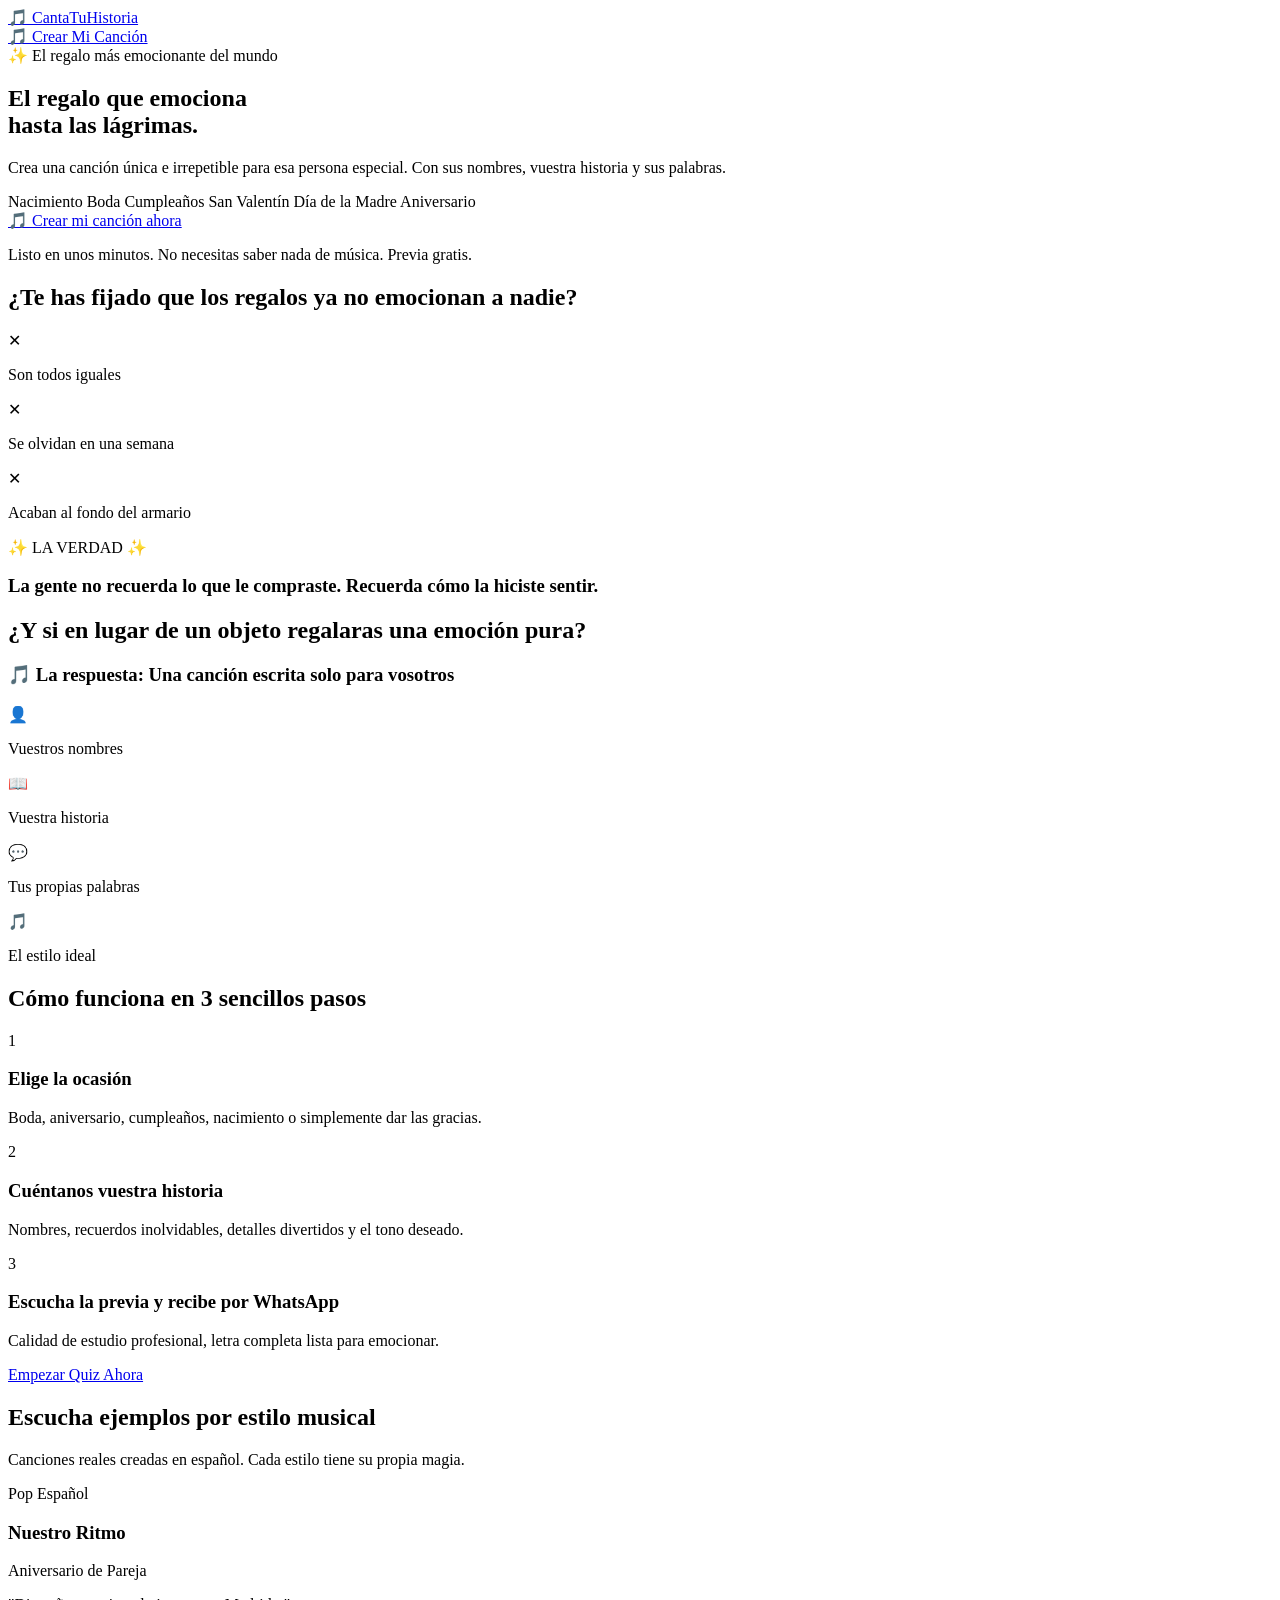
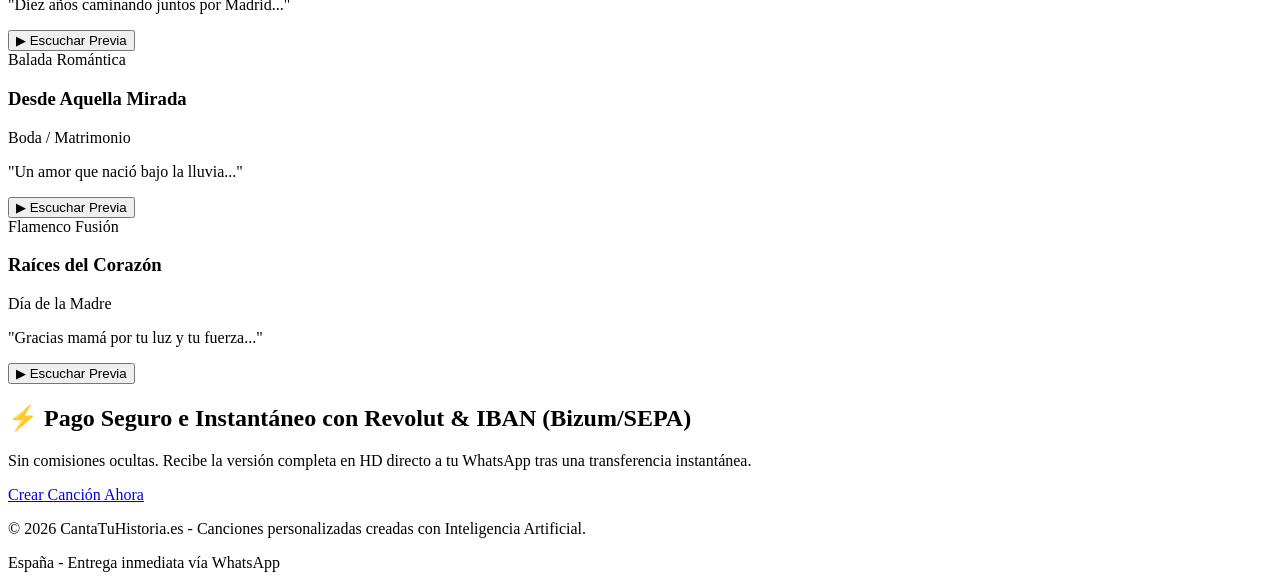
==== index.html @ 50176f84 "Add index.html" ====
<!DOCTYPE html>
<html lang="es">
<head>
  <meta charset="UTF-8">
  <meta name="viewport" content="width=device-width, initial-scale=1.0">
  <title>Canción Personalizada de Regalo | CantaTuHistoria</title>
  <meta name="description" content="Crea una canción personalizada y emocionante de regalo. Previa gratis antes de pagar, lista en 5 minutos y entrega por WhatsApp.">
  <link rel="preconnect" href="https://fonts.googleapis.com">
  <link rel="preconnect" href="https://fonts.gstatic.com" crossorigin>
  <link href="https://fonts.googleapis.com/css2?family=DM+Sans:ital,opsz,wght@0,9..40,400;0,9..40,500;0,9..40,700;1,9..40,400&family=Playfair+Display:wght@600;700;800&family=Poppins:wght@400;500;600;700&display=swap" rel="stylesheet">
  <link rel="stylesheet" href="styles.css">
</head>
<body>

  <!-- Navbar -->
  <nav class="navbar">
    <div class="nav-container">
      <a href="index.html" class="logo">
        <span class="logo-icon">🎵</span>
        <span class="logo-text">CantaTuHistoria</span>
      </a>
      <div class="nav-actions">
        <a href="quiz.html" class="btn btn-primary">
          <span>🎵 Crear Mi Canción</span>
        </a>
      </div>
    </div>
  </nav>

  <!-- Hero Section -->
  <section class="hero-section">
    <div class="hero-bg-glow glow-1"></div>
    <div class="hero-bg-glow glow-2"></div>
    <div class="hero-content">
      <div class="badge">✨ El regalo más emocionante del mundo</div>
      <h1 class="hero-title">
        El regalo que emociona <br>
        <span class="gradient-text">hasta las lágrimas.</span>
      </h1>
      <p class="hero-subtitle">
        Crea una canción única e irrepetible para esa persona especial. Con sus nombres, vuestra historia y sus palabras.
      </p>
      
      <div class="tags-row">
        <span class="tag">Nacimiento</span>
        <span class="tag">Boda</span>
        <span class="tag">Cumpleaños</span>
        <span class="tag">San Valentín</span>
        <span class="tag">Día de la Madre</span>
        <span class="tag">Aniversario</span>
      </div>

      <div class="hero-cta">
        <a href="quiz.html" class="btn btn-hero">
          <span>🎵 Crear mi canción ahora</span>
        </a>
        <p class="hero-subtext">Listo en unos minutos. No necesitas saber nada de música. Previa gratis.</p>
      </div>
    </div>
  </section>

  <!-- Problem Section -->
  <section class="section bg-white text-center">
    <div class="container">
      <h2 class="section-title">¿Te has fijado que los regalos ya no emocionan a nadie?</h2>
      
      <div class="cards-grid grid-3">
        <div class="card card-alert">
          <div class="icon-circle red">✕</div>
          <p>Son todos iguales</p>
        </div>
        <div class="card card-alert">
          <div class="icon-circle red">✕</div>
          <p>Se olvidan en una semana</p>
        </div>
        <div class="card card-alert">
          <div class="icon-circle red">✕</div>
          <p>Acaban al fondo del armario</p>
        </div>
      </div>

      <div class="text-block">
        <p class="highlight-text">✨ LA VERDAD ✨</p>
        <h3 class="serif-title">La gente no recuerda lo que le compraste. Recuerda cómo la hiciste sentir.</h3>
      </div>
    </div>
  </section>

  <!-- Solution Section -->
  <section class="section bg-gradient-soft text-center">
    <div class="container">
      <h2 class="section-title">¿Y si en lugar de un objeto regalaras una <span class="gradient-text">emoción pura?</span></h2>
      
      <div class="hero-card">
        <h3>🎵 La respuesta: Una canción escrita solo para vosotros</h3>
        <div class="cards-grid grid-4">
          <div class="feature-item">
            <span class="emoji">👤</span>
            <p>Vuestros nombres</p>
          </div>
          <div class="feature-item">
            <span class="emoji">📖</span>
            <p>Vuestra historia</p>
          </div>
          <div class="feature-item">
            <span class="emoji">💬</span>
            <p>Tus propias palabras</p>
          </div>
          <div class="feature-item">
            <span class="emoji">🎵</span>
            <p>El estilo ideal</p>
          </div>
        </div>
      </div>
    </div>
  </section>

  <!-- How It Works Section -->
  <section class="section bg-white text-center">
    <div class="container">
      <h2 class="section-title">Cómo funciona en 3 sencillos pasos</h2>
      
      <div class="steps-list">
        <div class="step-card">
          <div class="step-number">1</div>
          <div class="step-text">
            <h3>Elige la ocasión</h3>
            <p>Boda, aniversario, cumpleaños, nacimiento o simplemente dar las gracias.</p>
          </div>
        </div>

        <div class="step-card">
          <div class="step-number">2</div>
          <div class="step-text">
            <h3>Cuéntanos vuestra historia</h3>
            <p>Nombres, recuerdos inolvidables, detalles divertidos y el tono deseado.</p>
          </div>
        </div>

        <div class="step-card">
          <div class="step-number">3</div>
          <div class="step-text">
            <h3>Escucha la previa y recibe por WhatsApp</h3>
            <p>Calidad de estudio profesional, letra completa lista para emocionar.</p>
          </div>
        </div>
      </div>

      <div class="cta-wrapper">
        <a href="quiz.html" class="btn btn-hero">Empezar Quiz Ahora</a>
      </div>
    </div>
  </section>

  <!-- Audio Player Samples Section -->
  <section class="section bg-dark text-white">
    <div class="container text-center">
      <h2 class="section-title text-white">Escucha ejemplos por estilo musical</h2>
      <p class="section-subtitle">Canciones reales creadas en español. Cada estilo tiene su propia magia.</p>

      <div class="cards-grid grid-3">
        <div class="card card-dark">
          <span class="genre-badge pop">Pop Español</span>
          <h3>Nuestro Ritmo</h3>
          <p class="genre-sub">Aniversario de Pareja</p>
          <p class="genre-desc">"Diez años caminando juntos por Madrid..."</p>
          <button class="btn-play" onclick="playDemo(this, 'pop')">▶ Escuchar Previa</button>
        </div>

        <div class="card card-dark">
          <span class="genre-badge balada">Balada Romántica</span>
          <h3>Desde Aquella Mirada</h3>
          <p class="genre-sub">Boda / Matrimonio</p>
          <p class="genre-desc">"Un amor que nació bajo la lluvia..."</p>
          <button class="btn-play" onclick="playDemo(this, 'balada')">▶ Escuchar Previa</button>
        </div>

        <div class="card card-dark">
          <span class="genre-badge flamenco">Flamenco Fusión</span>
          <h3>Raíces del Corazón</h3>
          <p class="genre-sub">Día de la Madre</p>
          <p class="genre-desc">"Gracias mamá por tu luz y tu fuerza..."</p>
          <button class="btn-play" onclick="playDemo(this, 'flamenco')">▶ Escuchar Previa</button>
        </div>
      </div>
    </div>
  </section>

  <!-- Revolut Payment Advantage Banner -->
  <section class="section bg-gradient-revolut text-white text-center">
    <div class="container">
      <h2>⚡ Pago Seguro e Instantáneo con Revolut & IBAN (Bizum/SEPA)</h2>
      <p>Sin comisiones ocultas. Recibe la versión completa en HD directo a tu WhatsApp tras una transferencia instantánea.</p>
      <a href="quiz.html" class="btn btn-light">Crear Canción Ahora</a>
    </div>
  </section>

  <!-- Footer -->
  <footer class="footer">
    <div class="container text-center">
      <p>© 2026 CantaTuHistoria.es - Canciones personalizadas creadas con Inteligencia Artificial.</p>
      <p class="footer-sub">España - Entrega inmediata vía WhatsApp</p>
    </div>
  </footer>

  <script src="script.js"></script>
</body>
</html>
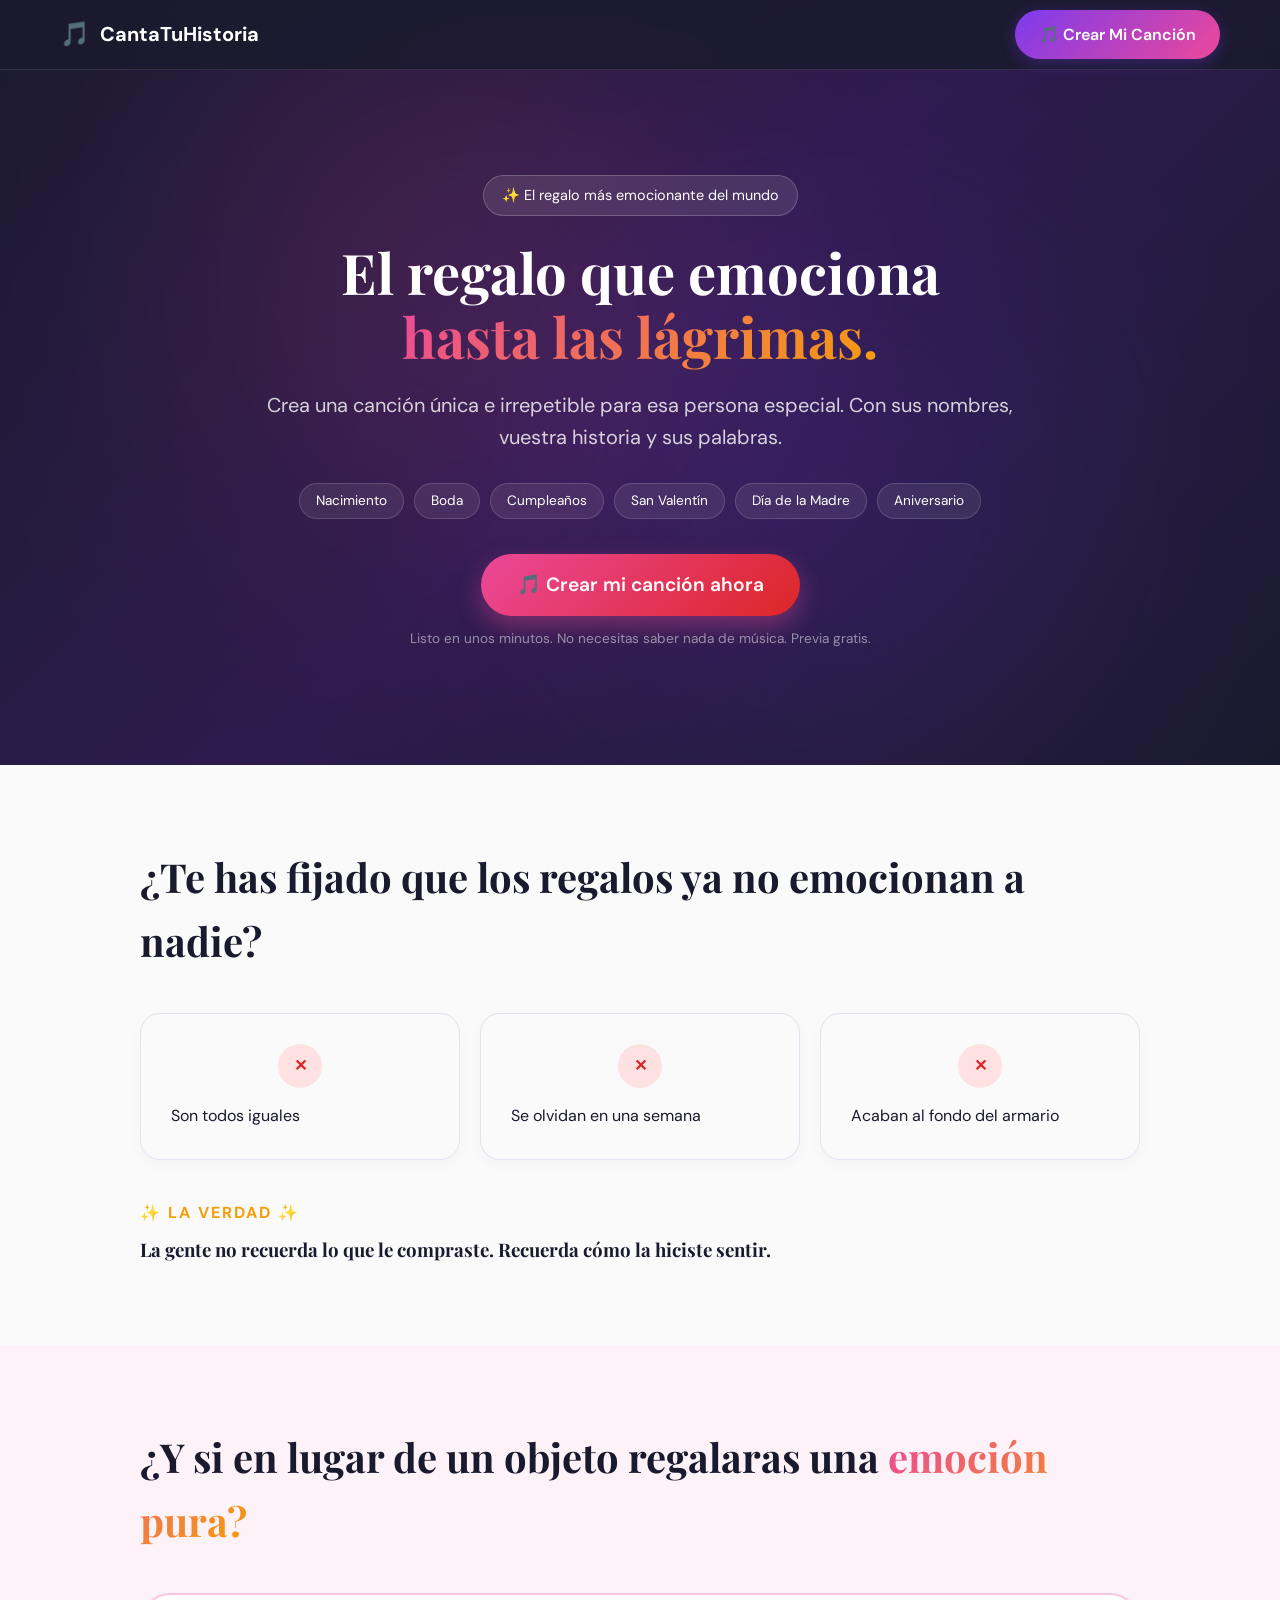
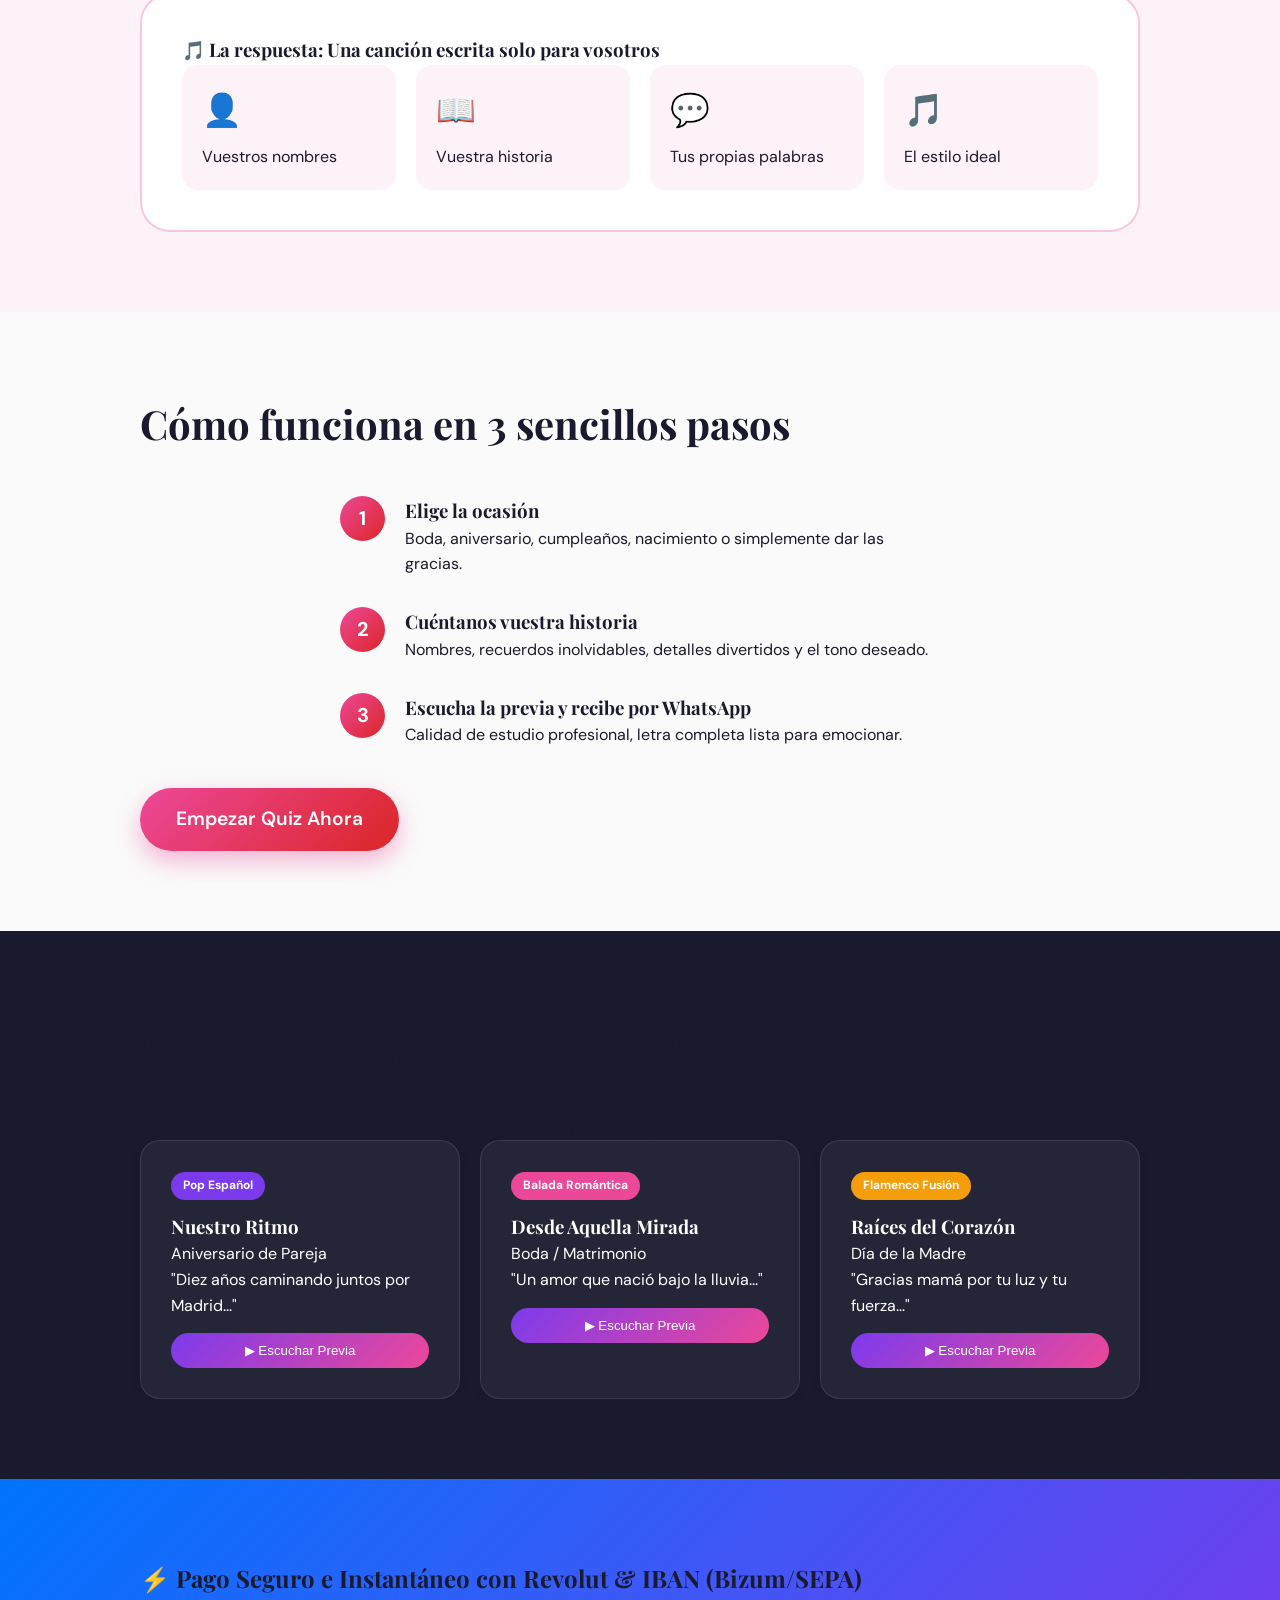
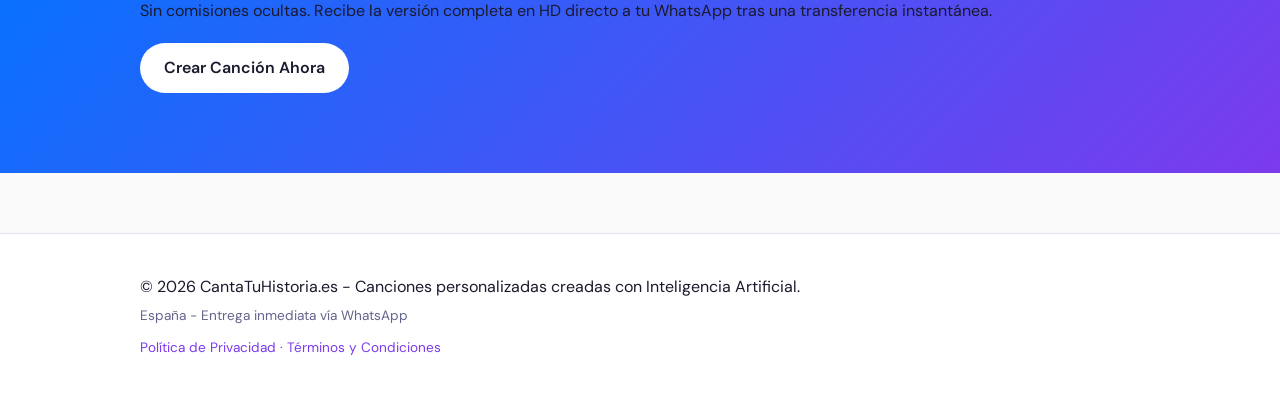
==== commit 4633557d: "Update index.html" ====
--- a/index.html
+++ b/index.html
@@ -200,6 +200,10 @@
     <div class="container text-center">
       <p>© 2026 CantaTuHistoria.es - Canciones personalizadas creadas con Inteligencia Artificial.</p>
       <p class="footer-sub">España - Entrega inmediata vía WhatsApp</p>
+      <p class="footer-sub" style="margin-top: 10px;">
+        <a href="privacidad.html" style="color: #7C3AED; text-decoration: none;">Política de Privacidad</a> · 
+        <a href="terminos.html" style="color: #7C3AED; text-decoration: none;">Términos y Condiciones</a>
+      </p>
     </div>
   </footer>
 
--- a/styles.css
+++ b/styles.css
@@ -0,0 +1,730 @@
+:root {
+  --primary-purple: #7C3AED;
+  --primary-pink: #EC4899;
+  --dark-bg: #1A1A2E;
+  --dark-card: #2D1B4E;
+  --light-bg: #FAFAFA;
+  --text-dark: #1A1A2E;
+  --text-muted: #64648C;
+  --white: #FFFFFF;
+  --success-green: #10B981;
+  --revolut-blue: #0075FF;
+  --font-serif: 'Playfair Display', serif;
+  --font-sans: 'DM Sans', 'Poppins', sans-serif;
+}
+
+* {
+  box-sizing: border-box;
+  margin: 0;
+  padding: 0;
+}
+
+body {
+  font-family: var(--font-sans);
+  background-color: var(--light-bg);
+  color: var(--text-dark);
+  line-height: 1.6;
+}
+
+/* Typography */
+h1, h2, h3, .serif-title {
+  font-family: var(--font-serif);
+}
+
+.gradient-text {
+  background: linear-gradient(135deg, var(--primary-pink), #F59E0B);
+  -webkit-background-clip: text;
+  -webkit-text-fill-color: transparent;
+}
+
+/* Navbar */
+.navbar {
+  position: fixed;
+  top: 0;
+  left: 0;
+  right: 0;
+  height: 70px;
+  background: rgba(26, 26, 46, 0.85);
+  backdrop-filter: blur(12px);
+  z-index: 100;
+  border-bottom: 1px solid rgba(255, 255, 255, 0.1);
+}
+
+.nav-container {
+  max-width: 1200px;
+  margin: 0 auto;
+  padding: 0 20px;
+  height: 100%;
+  display: flex;
+  align-items: center;
+  justify-content: space-between;
+}
+
+.logo {
+  display: flex;
+  align-items: center;
+  gap: 10px;
+  text-decoration: none;
+  font-weight: 700;
+  font-size: 1.25rem;
+  color: var(--white);
+}
+
+.logo-icon {
+  font-size: 1.5rem;
+}
+
+.btn {
+  display: inline-flex;
+  align-items: center;
+  justify-content: center;
+  gap: 8px;
+  padding: 12px 24px;
+  border-radius: 50px;
+  font-weight: 600;
+  text-decoration: none;
+  transition: all 0.3s ease;
+  border: none;
+  cursor: pointer;
+}
+
+.btn-primary {
+  background: linear-gradient(135deg, var(--primary-purple), var(--primary-pink));
+  color: var(--white);
+  box-shadow: 0 4px 15px rgba(124, 58, 237, 0.3);
+}
+
+.btn-primary:hover {
+  transform: translateY(-2px);
+  box-shadow: 0 6px 20px rgba(236, 72, 153, 0.4);
+}
+
+.btn-hero {
+  background: linear-gradient(135deg, var(--primary-pink), #DC2626);
+  color: var(--white);
+  font-size: 1.2rem;
+  padding: 16px 36px;
+  box-shadow: 0 10px 25px rgba(236, 72, 153, 0.4);
+}
+
+.btn-hero:hover {
+  transform: scale(1.05);
+}
+
+.btn-whatsapp {
+  background: #25D366;
+  color: var(--white);
+  font-size: 1.1rem;
+  padding: 16px;
+  border-radius: 16px;
+}
+
+.btn-whatsapp:hover {
+  background: #1EBE5D;
+}
+
+.full-w {
+  width: 100%;
+}
+
+/* Hero Section */
+.hero-section {
+  position: relative;
+  min-height: 85vh;
+  background: linear-gradient(135deg, var(--dark-bg) 0%, var(--dark-card) 50%, var(--dark-bg) 100%);
+  display: flex;
+  align-items: center;
+  justify-content: center;
+  text-align: center;
+  padding: 120px 20px 60px;
+  overflow: hidden;
+  color: var(--white);
+}
+
+.hero-bg-glow {
+  position: absolute;
+  width: 400px;
+  height: 400px;
+  border-radius: 50%;
+  filter: blur(140px);
+  opacity: 0.25;
+}
+
+.glow-1 { top: 10%; left: 20%; background: var(--primary-pink); }
+.glow-2 { bottom: 10%; right: 20%; background: var(--primary-purple); }
+
+.hero-content {
+  max-width: 800px;
+  z-index: 10;
+}
+
+.badge {
+  display: inline-block;
+  padding: 8px 18px;
+  background: rgba(255, 255, 255, 0.1);
+  border: 1px solid rgba(255, 255, 255, 0.2);
+  border-radius: 50px;
+  font-size: 0.9rem;
+  margin-bottom: 24px;
+}
+
+.hero-title {
+  font-size: 3.5rem;
+  line-height: 1.15;
+  margin-bottom: 20px;
+}
+
+.hero-subtitle {
+  font-size: 1.25rem;
+  color: rgba(255, 255, 255, 0.8);
+  margin-bottom: 30px;
+}
+
+.tags-row {
+  display: flex;
+  flex-wrap: wrap;
+  justify-content: center;
+  gap: 10px;
+  margin-bottom: 35px;
+}
+
+.tag {
+  background: rgba(255, 255, 255, 0.08);
+  border: 1px solid rgba(255, 255, 255, 0.15);
+  padding: 6px 16px;
+  border-radius: 50px;
+  font-size: 0.85rem;
+}
+
+.hero-subtext {
+  font-size: 0.85rem;
+  color: rgba(255, 255, 255, 0.5);
+  margin-top: 12px;
+}
+
+/* Sections & Cards */
+.section {
+  padding: 80px 20px;
+}
+
+.container {
+  max-width: 1000px;
+  margin: 0 auto;
+}
+
+.section-title {
+  font-size: 2.5rem;
+  margin-bottom: 40px;
+}
+
+.cards-grid {
+  display: grid;
+  gap: 20px;
+}
+
+.grid-3 { grid-template-columns: repeat(auto-fit, minmax(280px, 1fr)); }
+.grid-4 { grid-template-columns: repeat(auto-fit, minmax(200px, 1fr)); }
+.grid-2 { grid-template-columns: repeat(auto-fit, minmax(320px, 1fr)); }
+
+.card {
+  background: var(--white);
+  padding: 30px;
+  border-radius: 20px;
+  border: 1px solid #E5E0F0;
+  box-shadow: 0 4px 15px rgba(0, 0, 0, 0.03);
+}
+
+.card-alert {
+  background: #FAFAFA;
+}
+
+.icon-circle {
+  width: 44px;
+  height: 44px;
+  border-radius: 50%;
+  display: flex;
+  align-items: center;
+  justify-content: center;
+  margin: 0 auto 15px;
+  font-weight: bold;
+}
+
+.icon-circle.red {
+  background: #FEE2E2;
+  color: #DC2626;
+}
+
+.text-block {
+  margin-top: 40px;
+}
+
+.highlight-text {
+  color: #F59E0B;
+  font-weight: 700;
+  letter-spacing: 2px;
+  margin-bottom: 10px;
+}
+
+.bg-gradient-soft {
+  background: #FDF2F8;
+}
+
+.hero-card {
+  background: var(--white);
+  border: 2px solid rgba(236, 72, 153, 0.3);
+  padding: 40px;
+  border-radius: 30px;
+}
+
+.feature-item {
+  background: #FDF2F8;
+  padding: 20px;
+  border-radius: 16px;
+}
+
+.feature-item .emoji {
+  font-size: 2rem;
+  display: block;
+  margin-bottom: 8px;
+}
+
+/* Steps List */
+.steps-list {
+  max-width: 600px;
+  margin: 0 auto 40px;
+  text-align: left;
+}
+
+.step-card {
+  display: flex;
+  align-items: flex-start;
+  gap: 20px;
+  margin-bottom: 30px;
+}
+
+.step-number {
+  width: 45px;
+  height: 45px;
+  background: linear-gradient(135deg, var(--primary-pink), #DC2626);
+  color: var(--white);
+  font-weight: bold;
+  font-size: 1.25rem;
+  border-radius: 50%;
+  display: flex;
+  align-items: center;
+  justify-content: center;
+  flex-shrink: 0;
+}
+
+/* Dark Audio Samples */
+.bg-dark {
+  background: var(--dark-bg);
+}
+
+.card-dark {
+  background: rgba(255, 255, 255, 0.05);
+  border: 1px solid rgba(255, 255, 255, 0.1);
+  color: var(--white);
+  text-align: left;
+}
+
+.genre-badge {
+  display: inline-block;
+  padding: 4px 12px;
+  border-radius: 50px;
+  font-size: 0.75rem;
+  font-weight: bold;
+  margin-bottom: 12px;
+
+}
+
+.pop { background: var(--primary-purple); }
+.balada { background: var(--primary-pink); }
+.flamenco { background: #F59E0B; }
+
+.btn-play {
+  background: linear-gradient(135deg, var(--primary-purple), var(--primary-pink));
+  color: var(--white);
+  border: none;
+  padding: 10px 20px;
+  border-radius: 50px;
+  cursor: pointer;
+  margin-top: 15px;
+  width: 100%;
+}
+
+.bg-gradient-revolut {
+  background: linear-gradient(135deg, #0075FF 0%, #7C3AED 100%);
+}
+
+.btn-light {
+  background: var(--white);
+  color: var(--dark-bg);
+  margin-top: 20px;
+}
+
+/* Quiz Styles */
+.bg-quiz {
+  background-color: #FAFAFA;
+}
+
+.quiz-header {
+  position: fixed;
+  top: 0;
+  left: 0;
+  right: 0;
+  height: 70px;
+  background: var(--white);
+  border-bottom: 1px solid #E5E0F0;
+  display: flex;
+  align-items: center;
+  justify-content: space-between;
+  padding: 0 20px;
+  z-index: 100;
+}
+
+.logo-sm {
+  font-weight: bold;
+  text-decoration: none;
+  color: var(--text-dark);
+}
+
+.progress-container {
+  flex: 1;
+  max-width: 400px;
+  height: 8px;
+  background: #E5E0F0;
+  border-radius: 10px;
+  margin: 0 20px;
+  overflow: hidden;
+}
+
+.progress-bar {
+  height: 100%;
+  width: 11%;
+  background: linear-gradient(135deg, var(--primary-purple), var(--primary-pink));
+  transition: width 0.4s ease;
+}
+
+.quiz-main {
+  padding: 110px 20px 60px;
+  display: flex;
+  justify-content: center;
+}
+
+.quiz-card {
+  background: var(--white);
+  max-width: 680px;
+  width: 100%;
+  padding: 40px;
+  border-radius: 24px;
+  border: 1px solid #E5E0F0;
+  box-shadow: 0 10px 30px rgba(0, 0, 0, 0.04);
+}
+
+.step-pane {
+  display: none;
+  text-align: center;
+}
+
+.step-pane.active {
+  display: block;
+}
+
+.step-pane h2 {
+  font-size: 1.75rem;
+  margin-bottom: 8px;
+}
+
+.subtitle {
+  color: var(--text-muted);
+  font-size: 0.95rem;
+  margin-bottom: 30px;
+}
+
+.options-grid {
+  display: grid;
+  gap: 12px;
+  margin-bottom: 25px;
+}
+
+.opt-btn {
+  background: var(--white);
+  border: 1px solid #E5E0F0;
+  padding: 16px;
+  border-radius: 16px;
+  font-size: 1rem;
+  font-weight: 500;
+  cursor: pointer;
+  display: flex;
+  align-items: center;
+  gap: 10px;
+  transition: all 0.2s ease;
+}
+
+.opt-btn:hover {
+  border-color: var(--primary-purple);
+  background: #FDF2F8;
+}
+
+.form-group {
+  text-align: left;
+  margin-bottom: 25px;
+}
+
+.form-group label {
+  display: block;
+  font-weight: 600;
+  margin-bottom: 8px;
+}
+
+.input-field, .textarea-field {
+  width: 100%;
+  padding: 14px 18px;
+  border: 1px solid #E5E0F0;
+  border-radius: 14px;
+  font-size: 1rem;
+  outline: none;
+  font-family: inherit;
+}
+
+.input-field:focus, .textarea-field:focus {
+  border-color: var(--primary-purple);
+}
+
+/* Generation Loader & Result */
+.spinner {
+  width: 50px;
+  height: 50px;
+  border: 4px solid #E5E0F0;
+  border-top-color: var(--primary-pink);
+  border-radius: 50%;
+  animation: spin 1s linear infinite;
+  margin: 20px auto;
+}
+
+@keyframes spin {
+  to { transform: rotate(360deg); }
+}
+
+.hidden { display: none; }
+
+.badge-success {
+  background: #DCFCE7;
+  color: #16A34A;
+  padding: 8px 16px;
+  border-radius: 50px;
+  display: inline-block;
+  font-weight: bold;
+  margin-bottom: 15px;
+}
+
+.audio-player-box {
+  background: #FDF2F8;
+  padding: 20px;
+  border-radius: 20px;
+  margin: 25px 0;
+}
+
+.waveform-visualizer {
+  display: flex;
+  align-items: center;
+  justify-content: center;
+  gap: 4px;
+  height: 30px;
+  margin-bottom: 15px;
+}
+
+.waveform-visualizer span {
+  width: 4px;
+  height: 100%;
+  background: var(--primary-pink);
+  border-radius: 4px;
+  animation: wave 1.2s ease-in-out infinite alternate;
+}
+
+@keyframes wave {
+  0% { height: 20%; }
+  100% { height: 100%; }
+}
+
+.btn-play-big {
+  background: linear-gradient(135deg, var(--primary-purple), var(--primary-pink));
+  color: var(--white);
+  border: none;
+  padding: 14px 28px;
+  border-radius: 50px;
+  font-weight: bold;
+  cursor: pointer;
+}
+
+.lyrics-box {
+  background: #FAFAFA;
+  border: 1px solid #E5E0F0;
+  padding: 20px;
+  border-radius: 16px;
+  text-align: left;
+  margin-bottom: 30px;
+  max-height: 250px;
+  overflow-y: auto;
+}
+
+.lyrics-box pre {
+  font-family: inherit;
+  white-space: pre-wrap;
+  color: var(--text-dark);
+}
+
+/* Checkout Page */
+.bg-checkout { background-color: #FAFAFA; }
+
+.checkout-header {
+  height: 70px;
+  background: var(--white);
+  border-bottom: 1px solid #E5E0F0;
+  display: flex;
+  align-items: center;
+  justify-content: space-between;
+  padding: 0 30px;
+}
+
+.secure-badge {
+  color: var(--success-green);
+  font-weight: 600;
+  font-size: 0.9rem;
+}
+
+.checkout-main {
+  max-width: 1000px;
+  margin: 40px auto;
+  padding: 0 20px;
+}
+
+.checkout-grid {
+  display: grid;
+  grid-template-columns: 1fr 1.5fr;
+  gap: 30px;
+}
+
+@media (max-width: 768px) {
+  .checkout-grid { grid-template-columns: 1fr; }
+  .hero-title { font-size: 2.2rem; }
+}
+
+.summary-card, .payment-card {
+  background: var(--white);
+  padding: 30px;
+  border-radius: 24px;
+  border: 1px solid #E5E0F0;
+}
+
+.summary-item {
+  display: flex;
+  justify-content: space-between;
+  margin-bottom: 12px;
+  font-size: 0.95rem;
+}
+
+.divider {
+  border: 0;
+  border-top: 1px solid #E5E0F0;
+  margin: 20px 0;
+}
+
+.summary-total {
+  display: flex;
+  justify-content: space-between;
+  font-weight: bold;
+  font-size: 1.2rem;
+}
+
+.total-price {
+  color: var(--primary-pink);
+}
+
+.payment-subtitle {
+  color: var(--text-muted);
+  font-size: 0.9rem;
+  margin-bottom: 25px;
+}
+
+.iban-box, .revtag-box {
+  background: #F4F8FF;
+  border: 1.5px solid #0075FF;
+  padding: 20px;
+  border-radius: 16px;
+  margin-bottom: 20px;
+}
+
+.iban-header, .revtag-header {
+  display: flex;
+  align-items: center;
+  gap: 12px;
+  margin-bottom: 15px;
+}
+
+.iban-icon, .revtag-icon { font-size: 1.5rem; }
+
+.iban-field {
+  margin-bottom: 12px;
+}
+
+.iban-field label {
+  display: block;
+  font-size: 0.85rem;
+  font-weight: 600;
+  margin-bottom: 4px;
+}
+
+.copy-input {
+  display: flex;
+  gap: 8px;
+}
+
+.copy-input input, .input-readonly {
+  flex: 1;
+  padding: 10px 14px;
+  border: 1px solid #CBD5E1;
+  border-radius: 10px;
+  background: var(--white);
+  font-weight: bold;
+}
+
+.copy-input button {
+  background: #0075FF;
+  color: var(--white);
+  border: none;
+  padding: 0 16px;
+  border-radius: 10px;
+  font-weight: bold;
+  cursor: pointer;
+}
+
+.proof-action {
+  margin-top: 25px;
+  text-align: center;
+}
+
+.proof-action h3 {
+  font-size: 1.1rem;
+  margin-bottom: 6px;
+}
+
+.proof-action p {
+  font-size: 0.85rem;
+  color: var(--text-muted);
+  margin-bottom: 15px;
+}
+
+.footer {
+  padding: 40px 20px;
+  background: var(--white);
+  border-top: 1px solid #E5E0F0;
+  margin-top: 60px;
+}
+
+.footer-sub {
+  font-size: 0.85rem;
+  color: var(--text-muted);
+  margin-top: 6px;
+}
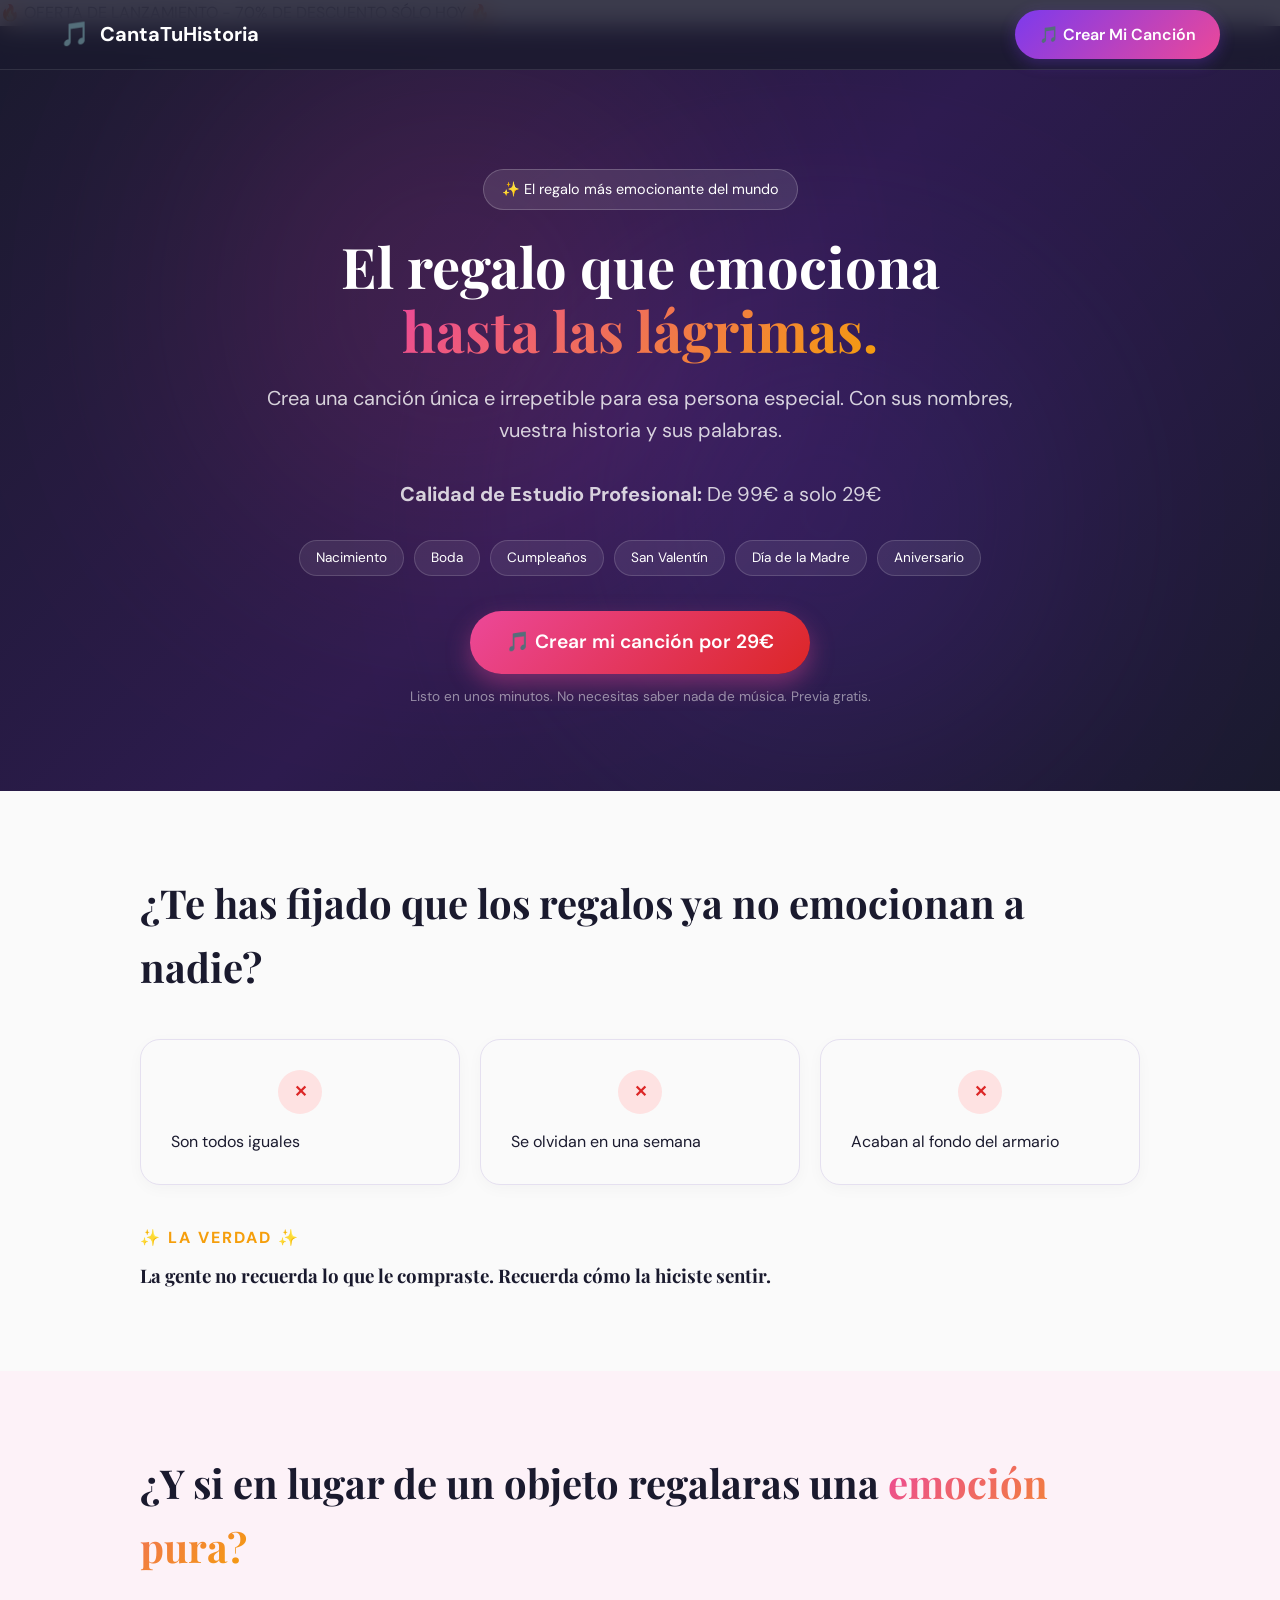
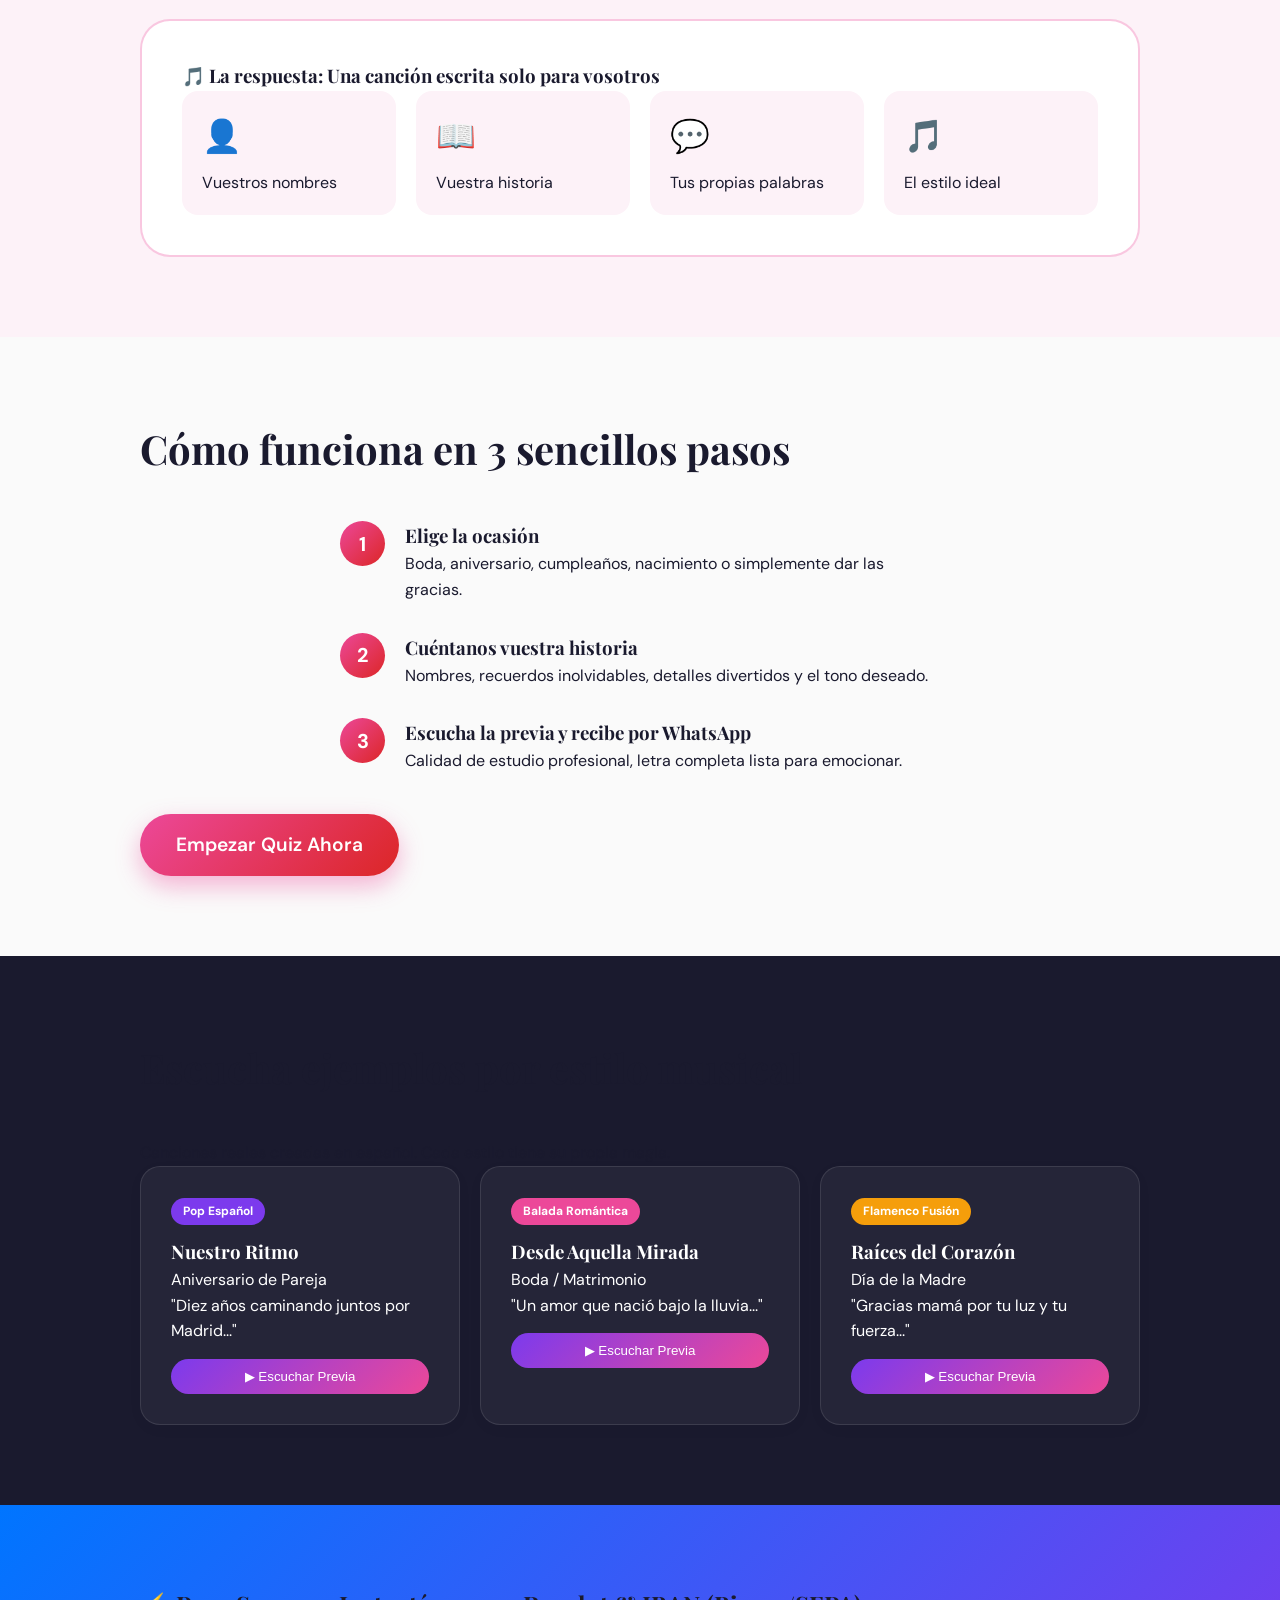
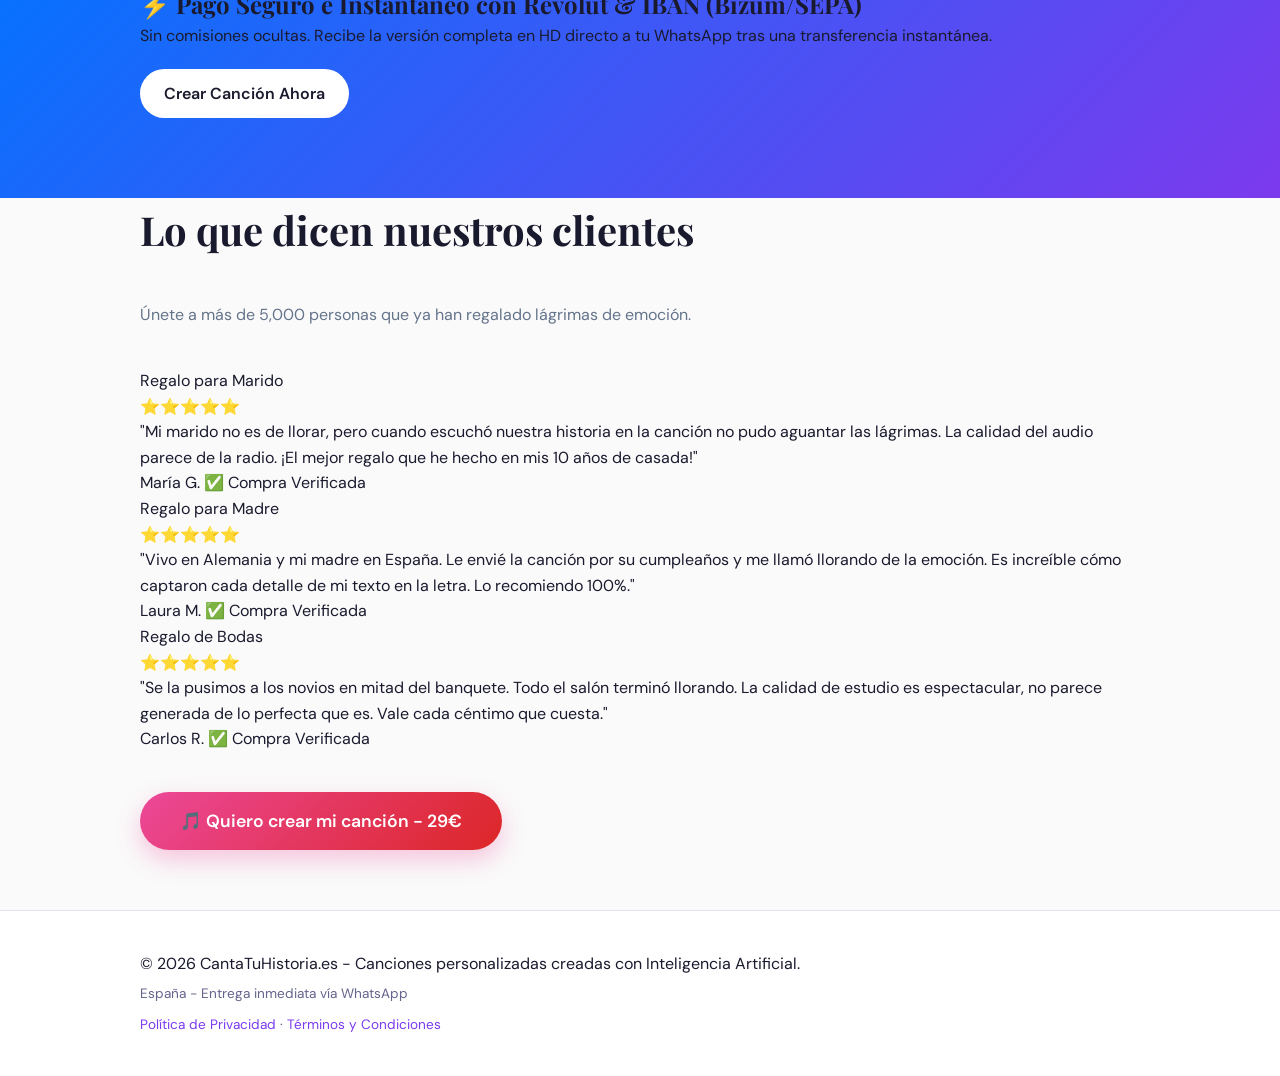
==== commit e483c4e3: "Apply marketing updates to index.html" ====
--- a/index.html
+++ b/index.html
@@ -1,212 +1,259 @@
-<!DOCTYPE html>
-<html lang="es">
-<head>
-  <meta charset="UTF-8">
-  <meta name="viewport" content="width=device-width, initial-scale=1.0">
-  <title>Canción Personalizada de Regalo | CantaTuHistoria</title>
-  <meta name="description" content="Crea una canción personalizada y emocionante de regalo. Previa gratis antes de pagar, lista en 5 minutos y entrega por WhatsApp.">
-  <link rel="preconnect" href="https://fonts.googleapis.com">
-  <link rel="preconnect" href="https://fonts.gstatic.com" crossorigin>
-  <link href="https://fonts.googleapis.com/css2?family=DM+Sans:ital,opsz,wght@0,9..40,400;0,9..40,500;0,9..40,700;1,9..40,400&family=Playfair+Display:wght@600;700;800&family=Poppins:wght@400;500;600;700&display=swap" rel="stylesheet">
-  <link rel="stylesheet" href="styles.css">
-</head>
-<body>
-
-  <!-- Navbar -->
-  <nav class="navbar">
-    <div class="nav-container">
-      <a href="index.html" class="logo">
-        <span class="logo-icon">🎵</span>
-        <span class="logo-text">CantaTuHistoria</span>
-      </a>
-      <div class="nav-actions">
-        <a href="quiz.html" class="btn btn-primary">
-          <span>🎵 Crear Mi Canción</span>
-        </a>
-      </div>
-    </div>
-  </nav>
-
-  <!-- Hero Section -->
-  <section class="hero-section">
-    <div class="hero-bg-glow glow-1"></div>
-    <div class="hero-bg-glow glow-2"></div>
-    <div class="hero-content">
-      <div class="badge">✨ El regalo más emocionante del mundo</div>
-      <h1 class="hero-title">
-        El regalo que emociona <br>
-        <span class="gradient-text">hasta las lágrimas.</span>
-      </h1>
-      <p class="hero-subtitle">
-        Crea una canción única e irrepetible para esa persona especial. Con sus nombres, vuestra historia y sus palabras.
-      </p>
-      
-      <div class="tags-row">
-        <span class="tag">Nacimiento</span>
-        <span class="tag">Boda</span>
-        <span class="tag">Cumpleaños</span>
-        <span class="tag">San Valentín</span>
-        <span class="tag">Día de la Madre</span>
-        <span class="tag">Aniversario</span>
-      </div>
-
-      <div class="hero-cta">
-        <a href="quiz.html" class="btn btn-hero">
-          <span>🎵 Crear mi canción ahora</span>
-        </a>
-        <p class="hero-subtext">Listo en unos minutos. No necesitas saber nada de música. Previa gratis.</p>
-      </div>
-    </div>
-  </section>
-
-  <!-- Problem Section -->
-  <section class="section bg-white text-center">
-    <div class="container">
-      <h2 class="section-title">¿Te has fijado que los regalos ya no emocionan a nadie?</h2>
-      
-      <div class="cards-grid grid-3">
-        <div class="card card-alert">
-          <div class="icon-circle red">✕</div>
-          <p>Son todos iguales</p>
-        </div>
-        <div class="card card-alert">
-          <div class="icon-circle red">✕</div>
-          <p>Se olvidan en una semana</p>
-        </div>
-        <div class="card card-alert">
-          <div class="icon-circle red">✕</div>
-          <p>Acaban al fondo del armario</p>
-        </div>
-      </div>
-
-      <div class="text-block">
-        <p class="highlight-text">✨ LA VERDAD ✨</p>
-        <h3 class="serif-title">La gente no recuerda lo que le compraste. Recuerda cómo la hiciste sentir.</h3>
-      </div>
-    </div>
-  </section>
-
-  <!-- Solution Section -->
-  <section class="section bg-gradient-soft text-center">
-    <div class="container">
-      <h2 class="section-title">¿Y si en lugar de un objeto regalaras una <span class="gradient-text">emoción pura?</span></h2>
-      
-      <div class="hero-card">
-        <h3>🎵 La respuesta: Una canción escrita solo para vosotros</h3>
-        <div class="cards-grid grid-4">
-          <div class="feature-item">
-            <span class="emoji">👤</span>
-            <p>Vuestros nombres</p>
-          </div>
-          <div class="feature-item">
-            <span class="emoji">📖</span>
-            <p>Vuestra historia</p>
-          </div>
-          <div class="feature-item">
-            <span class="emoji">💬</span>
-            <p>Tus propias palabras</p>
-          </div>
-          <div class="feature-item">
-            <span class="emoji">🎵</span>
-            <p>El estilo ideal</p>
-          </div>
-        </div>
-      </div>
-    </div>
-  </section>
-
-  <!-- How It Works Section -->
-  <section class="section bg-white text-center">
-    <div class="container">
-      <h2 class="section-title">Cómo funciona en 3 sencillos pasos</h2>
-      
-      <div class="steps-list">
-        <div class="step-card">
-          <div class="step-number">1</div>
-          <div class="step-text">
-            <h3>Elige la ocasión</h3>
-            <p>Boda, aniversario, cumpleaños, nacimiento o simplemente dar las gracias.</p>
-          </div>
-        </div>
-
-        <div class="step-card">
-          <div class="step-number">2</div>
-          <div class="step-text">
-            <h3>Cuéntanos vuestra historia</h3>
-            <p>Nombres, recuerdos inolvidables, detalles divertidos y el tono deseado.</p>
-          </div>
-        </div>
-
-        <div class="step-card">
-          <div class="step-number">3</div>
-          <div class="step-text">
-            <h3>Escucha la previa y recibe por WhatsApp</h3>
-            <p>Calidad de estudio profesional, letra completa lista para emocionar.</p>
-          </div>
-        </div>
-      </div>
-
-      <div class="cta-wrapper">
-        <a href="quiz.html" class="btn btn-hero">Empezar Quiz Ahora</a>
-      </div>
-    </div>
-  </section>
-
-  <!-- Audio Player Samples Section -->
-  <section class="section bg-dark text-white">
-    <div class="container text-center">
-      <h2 class="section-title text-white">Escucha ejemplos por estilo musical</h2>
-      <p class="section-subtitle">Canciones reales creadas en español. Cada estilo tiene su propia magia.</p>
-
-      <div class="cards-grid grid-3">
-        <div class="card card-dark">
-          <span class="genre-badge pop">Pop Español</span>
-          <h3>Nuestro Ritmo</h3>
-          <p class="genre-sub">Aniversario de Pareja</p>
-          <p class="genre-desc">"Diez años caminando juntos por Madrid..."</p>
-          <button class="btn-play" onclick="playDemo(this, 'pop')">▶ Escuchar Previa</button>
-        </div>
-
-        <div class="card card-dark">
-          <span class="genre-badge balada">Balada Romántica</span>
-          <h3>Desde Aquella Mirada</h3>
-          <p class="genre-sub">Boda / Matrimonio</p>
-          <p class="genre-desc">"Un amor que nació bajo la lluvia..."</p>
-          <button class="btn-play" onclick="playDemo(this, 'balada')">▶ Escuchar Previa</button>
-        </div>
-
-        <div class="card card-dark">
-          <span class="genre-badge flamenco">Flamenco Fusión</span>
-          <h3>Raíces del Corazón</h3>
-          <p class="genre-sub">Día de la Madre</p>
-          <p class="genre-desc">"Gracias mamá por tu luz y tu fuerza..."</p>
-          <button class="btn-play" onclick="playDemo(this, 'flamenco')">▶ Escuchar Previa</button>
-        </div>
-      </div>
-    </div>
-  </section>
-
-  <!-- Revolut Payment Advantage Banner -->
-  <section class="section bg-gradient-revolut text-white text-center">
-    <div class="container">
-      <h2>⚡ Pago Seguro e Instantáneo con Revolut & IBAN (Bizum/SEPA)</h2>
-      <p>Sin comisiones ocultas. Recibe la versión completa en HD directo a tu WhatsApp tras una transferencia instantánea.</p>
-      <a href="quiz.html" class="btn btn-light">Crear Canción Ahora</a>
-    </div>
-  </section>
-
-  <!-- Footer -->
-  <footer class="footer">
-    <div class="container text-center">
-      <p>© 2026 CantaTuHistoria.es - Canciones personalizadas creadas con Inteligencia Artificial.</p>
-      <p class="footer-sub">España - Entrega inmediata vía WhatsApp</p>
-      <p class="footer-sub" style="margin-top: 10px;">
-        <a href="privacidad.html" style="color: #7C3AED; text-decoration: none;">Política de Privacidad</a> · 
-        <a href="terminos.html" style="color: #7C3AED; text-decoration: none;">Términos y Condiciones</a>
-      </p>
-    </div>
-  </footer>
-
-  <script src="script.js"></script>
-</body>
-</html>
+<!DOCTYPE html>
+<html lang="es">
+<head>
+  <meta charset="UTF-8">
+  <meta name="viewport" content="width=device-width, initial-scale=1.0">
+  <title>Canción Personalizada de Regalo | CantaTuHistoria</title>
+  <meta name="description" content="Crea una canción personalizada y emocionante de regalo. Previa gratis antes de pagar, lista en 5 minutos y entrega por WhatsApp.">
+  <link rel="preconnect" href="https://fonts.googleapis.com">
+  <link rel="preconnect" href="https://fonts.gstatic.com" crossorigin>
+  <link href="https://fonts.googleapis.com/css2?family=DM+Sans:ital,opsz,wght@0,9..40,400;0,9..40,500;0,9..40,700;1,9..40,400&family=Playfair+Display:wght@600;700;800&family=Poppins:wght@400;500;600;700&display=swap" rel="stylesheet">
+  <link rel="stylesheet" href="styles.css">
+</head>
+<body>
+  <div class="announcement-bar">🔥 OFERTA DE LANZAMIENTO - 70% DE DESCUENTO SÓLO HOY 🔥</div>
+
+  <!-- Navbar -->
+  <nav class="navbar">
+    <div class="nav-container">
+      <a href="index.html" class="logo">
+        <span class="logo-icon">🎵</span>
+        <span class="logo-text">CantaTuHistoria</span>
+      </a>
+      <div class="nav-actions">
+        <a href="quiz.html" class="btn btn-primary">
+          <span>🎵 Crear Mi Canción</span>
+        </a>
+      </div>
+    </div>
+  </nav>
+
+  <!-- Hero Section -->
+  <section class="hero-section">
+    <div class="hero-bg-glow glow-1"></div>
+    <div class="hero-bg-glow glow-2"></div>
+    <div class="hero-content">
+      <div class="badge">✨ El regalo más emocionante del mundo</div>
+      <h1 class="hero-title">
+        El regalo que emociona <br>
+        <span class="gradient-text">hasta las lágrimas.</span>
+      </h1>
+      <p class="hero-subtitle">
+        Crea una canción única e irrepetible para esa persona especial. Con sus nombres, vuestra historia y sus palabras.<br><br><strong>Calidad de Estudio Profesional:</strong> De <span class="price-strike">99€</span> a <span class="price-highlight">solo 29€</span> <span id="precio-ancora"></span>
+      </p>
+      
+      <div class="tags-row">
+        <span class="tag">Nacimiento</span>
+        <span class="tag">Boda</span>
+        <span class="tag">Cumpleaños</span>
+        <span class="tag">San Valentín</span>
+        <span class="tag">Día de la Madre</span>
+        <span class="tag">Aniversario</span>
+      </div>
+
+      <div class="hero-cta">
+        <a href="quiz.html" class="btn btn-hero">
+          <span>🎵 Crear mi canción por 29€</span>
+        </a>
+        <p class="hero-subtext">Listo en unos minutos. No necesitas saber nada de música. Previa gratis.</p>
+      </div>
+    </div>
+  </section>
+
+  <!-- Problem Section -->
+  <section class="section bg-white text-center">
+    <div class="container">
+      <h2 class="section-title">¿Te has fijado que los regalos ya no emocionan a nadie?</h2>
+      
+      <div class="cards-grid grid-3">
+        <div class="card card-alert">
+          <div class="icon-circle red">✕</div>
+          <p>Son todos iguales</p>
+        </div>
+        <div class="card card-alert">
+          <div class="icon-circle red">✕</div>
+          <p>Se olvidan en una semana</p>
+        </div>
+        <div class="card card-alert">
+          <div class="icon-circle red">✕</div>
+          <p>Acaban al fondo del armario</p>
+        </div>
+      </div>
+
+      <div class="text-block">
+        <p class="highlight-text">✨ LA VERDAD ✨</p>
+        <h3 class="serif-title">La gente no recuerda lo que le compraste. Recuerda cómo la hiciste sentir.</h3>
+      </div>
+    </div>
+  </section>
+
+  <!-- Solution Section -->
+  <section class="section bg-gradient-soft text-center">
+    <div class="container">
+      <h2 class="section-title">¿Y si en lugar de un objeto regalaras una <span class="gradient-text">emoción pura?</span></h2>
+      
+      <div class="hero-card">
+        <h3>🎵 La respuesta: Una canción escrita solo para vosotros</h3>
+        <div class="cards-grid grid-4">
+          <div class="feature-item">
+            <span class="emoji">👤</span>
+            <p>Vuestros nombres</p>
+          </div>
+          <div class="feature-item">
+            <span class="emoji">📖</span>
+            <p>Vuestra historia</p>
+          </div>
+          <div class="feature-item">
+            <span class="emoji">💬</span>
+            <p>Tus propias palabras</p>
+          </div>
+          <div class="feature-item">
+            <span class="emoji">🎵</span>
+            <p>El estilo ideal</p>
+          </div>
+        </div>
+      </div>
+    </div>
+  </section>
+
+  <!-- How It Works Section -->
+  <section class="section bg-white text-center">
+    <div class="container">
+      <h2 class="section-title">Cómo funciona en 3 sencillos pasos</h2>
+      
+      <div class="steps-list">
+        <div class="step-card">
+          <div class="step-number">1</div>
+          <div class="step-text">
+            <h3>Elige la ocasión</h3>
+            <p>Boda, aniversario, cumpleaños, nacimiento o simplemente dar las gracias.</p>
+          </div>
+        </div>
+
+        <div class="step-card">
+          <div class="step-number">2</div>
+          <div class="step-text">
+            <h3>Cuéntanos vuestra historia</h3>
+            <p>Nombres, recuerdos inolvidables, detalles divertidos y el tono deseado.</p>
+          </div>
+        </div>
+
+        <div class="step-card">
+          <div class="step-number">3</div>
+          <div class="step-text">
+            <h3>Escucha la previa y recibe por WhatsApp</h3>
+            <p>Calidad de estudio profesional, letra completa lista para emocionar.</p>
+          </div>
+        </div>
+      </div>
+
+      <div class="cta-wrapper">
+        <a href="quiz.html" class="btn btn-hero">Empezar Quiz Ahora</a>
+      </div>
+    </div>
+  </section>
+
+  <!-- Audio Player Samples Section -->
+  <section class="section bg-dark text-white">
+    <div class="container text-center">
+      <h2 class="section-title text-white">Escucha ejemplos por estilo musical</h2>
+      <p class="section-subtitle">Canciones reales creadas en español. Cada estilo tiene su propia magia.</p>
+
+      <div class="cards-grid grid-3">
+        <div class="card card-dark">
+          <span class="genre-badge pop">Pop Español</span>
+          <h3>Nuestro Ritmo</h3>
+          <p class="genre-sub">Aniversario de Pareja</p>
+          <p class="genre-desc">"Diez años caminando juntos por Madrid..."</p>
+          <button class="btn-play" onclick="playDemo(this, 'pop')">▶ Escuchar Previa</button>
+        </div>
+
+        <div class="card card-dark">
+          <span class="genre-badge balada">Balada Romántica</span>
+          <h3>Desde Aquella Mirada</h3>
+          <p class="genre-sub">Boda / Matrimonio</p>
+          <p class="genre-desc">"Un amor que nació bajo la lluvia..."</p>
+          <button class="btn-play" onclick="playDemo(this, 'balada')">▶ Escuchar Previa</button>
+        </div>
+
+        <div class="card card-dark">
+          <span class="genre-badge flamenco">Flamenco Fusión</span>
+          <h3>Raíces del Corazón</h3>
+          <p class="genre-sub">Día de la Madre</p>
+          <p class="genre-desc">"Gracias mamá por tu luz y tu fuerza..."</p>
+          <button class="btn-play" onclick="playDemo(this, 'flamenco')">▶ Escuchar Previa</button>
+        </div>
+      </div>
+    </div>
+  </section>
+
+  <!-- Revolut Payment Advantage Banner -->
+  <section class="section bg-gradient-revolut text-white text-center">
+    <div class="container">
+      <h2>⚡ Pago Seguro e Instantáneo con Revolut & IBAN (Bizum/SEPA)</h2>
+      <p>Sin comisiones ocultas. Recibe la versión completa en HD directo a tu WhatsApp tras una transferencia instantánea.</p>
+      <a href="quiz.html" class="btn btn-light">Crear Canción Ahora</a>
+    </div>
+  </section>
+
+  
+  <!-- Reviews Section -->
+  <section class="reviews-section text-center">
+    <div class="container">
+      <h2 class="section-title">Lo que dicen nuestros clientes</h2>
+      <p style="color: #64748B; margin-bottom: 40px;">Únete a más de 5,000 personas que ya han regalado lágrimas de emoción.</p>
+      
+      <div class="reviews-grid">
+        
+        <div class="review-card">
+          <div class="review-badge">Regalo para Marido</div>
+          <div class="review-stars">⭐⭐⭐⭐⭐</div>
+          <p class="review-text">"Mi marido no es de llorar, pero cuando escuchó nuestra historia en la canción no pudo aguantar las lágrimas. La calidad del audio parece de la radio. ¡El mejor regalo que he hecho en mis 10 años de casada!"</p>
+          <div class="review-author">
+            María G. <span>✅ Compra Verificada</span>
+          </div>
+        </div>
+
+        <div class="review-card">
+          <div class="review-badge">Regalo para Madre</div>
+          <div class="review-stars">⭐⭐⭐⭐⭐</div>
+          <p class="review-text">"Vivo en Alemania y mi madre en España. Le envié la canción por su cumpleaños y me llamó llorando de la emoción. Es increíble cómo captaron cada detalle de mi texto en la letra. Lo recomiendo 100%."</p>
+          <div class="review-author">
+            Laura M. <span>✅ Compra Verificada</span>
+          </div>
+        </div>
+
+        <div class="review-card">
+          <div class="review-badge">Regalo de Bodas</div>
+          <div class="review-stars">⭐⭐⭐⭐⭐</div>
+          <p class="review-text">"Se la pusimos a los novios en mitad del banquete. Todo el salón terminó llorando. La calidad de estudio es espectacular, no parece generada de lo perfecta que es. Vale cada céntimo que cuesta."</p>
+          <div class="review-author">
+            Carlos R. <span>✅ Compra Verificada</span>
+          </div>
+        </div>
+
+      </div>
+      
+      <div style="margin-top: 40px;">
+        <a href="quiz.html" class="btn btn-hero" style="padding: 15px 40px; font-size: 1.1rem; box-shadow: 0 10px 25px rgba(236,72,153,0.3);">
+          <span>🎵 Quiero crear mi canción - 29€</span>
+        </a>
+      </div>
+    </div>
+  </section>
+
+  <!-- Footer -->
+  <footer class="footer">
+    <div class="container text-center">
+      <p>© 2026 CantaTuHistoria.es - Canciones personalizadas creadas con Inteligencia Artificial.</p>
+      <p class="footer-sub">España - Entrega inmediata vía WhatsApp</p>
+      <p class="footer-sub" style="margin-top: 10px;">
+        <a href="privacidad.html" style="color: #7C3AED; text-decoration: none;">Política de Privacidad</a> · 
+        <a href="terminos.html" style="color: #7C3AED; text-decoration: none;">Términos y Condiciones</a>
+      </p>
+    </div>
+  </footer>
+
+  <script src="script.js"></script>
+</body>
+</html>
--- a/styles.css
+++ b/styles.css
@@ -222,9 +222,9 @@
   gap: 20px;
 }
 
-.grid-3 { grid-template-columns: repeat(auto-fit, minmax(280px, 1fr)); }
-.grid-4 { grid-template-columns: repeat(auto-fit, minmax(200px, 1fr)); }
-.grid-2 { grid-template-columns: repeat(auto-fit, minmax(320px, 1fr)); }
+.grid-3 { grid-template-columns: repeat(auto-fit, minmax(140px, 1fr)); }
+.grid-4 { grid-template-columns: repeat(auto-fit, minmax(140px, 1fr)); }
+.grid-2 { grid-template-columns: repeat(auto-fit, minmax(140px, 1fr)); }
 
 .card {
   background: var(--white);
@@ -420,6 +420,29 @@
   border-radius: 24px;
   border: 1px solid #E5E0F0;
   box-shadow: 0 10px 30px rgba(0, 0, 0, 0.04);
+}
+
+@media (max-width: 480px) {
+  .quiz-card {
+    padding: 20px 16px;
+    border-radius: 18px;
+  }
+  .step-pane h2 {
+    font-size: 1.3rem;
+  }
+  .subtitle {
+    font-size: 0.85rem;
+  }
+  .opt-btn {
+    padding: 12px 10px;
+    font-size: 0.9rem;
+  }
+  .options-grid.grid-3 {
+    grid-template-columns: repeat(2, 1fr);
+  }
+  .options-grid.grid-2 {
+    grid-template-columns: 1fr;
+  }
 }
 
 .step-pane {
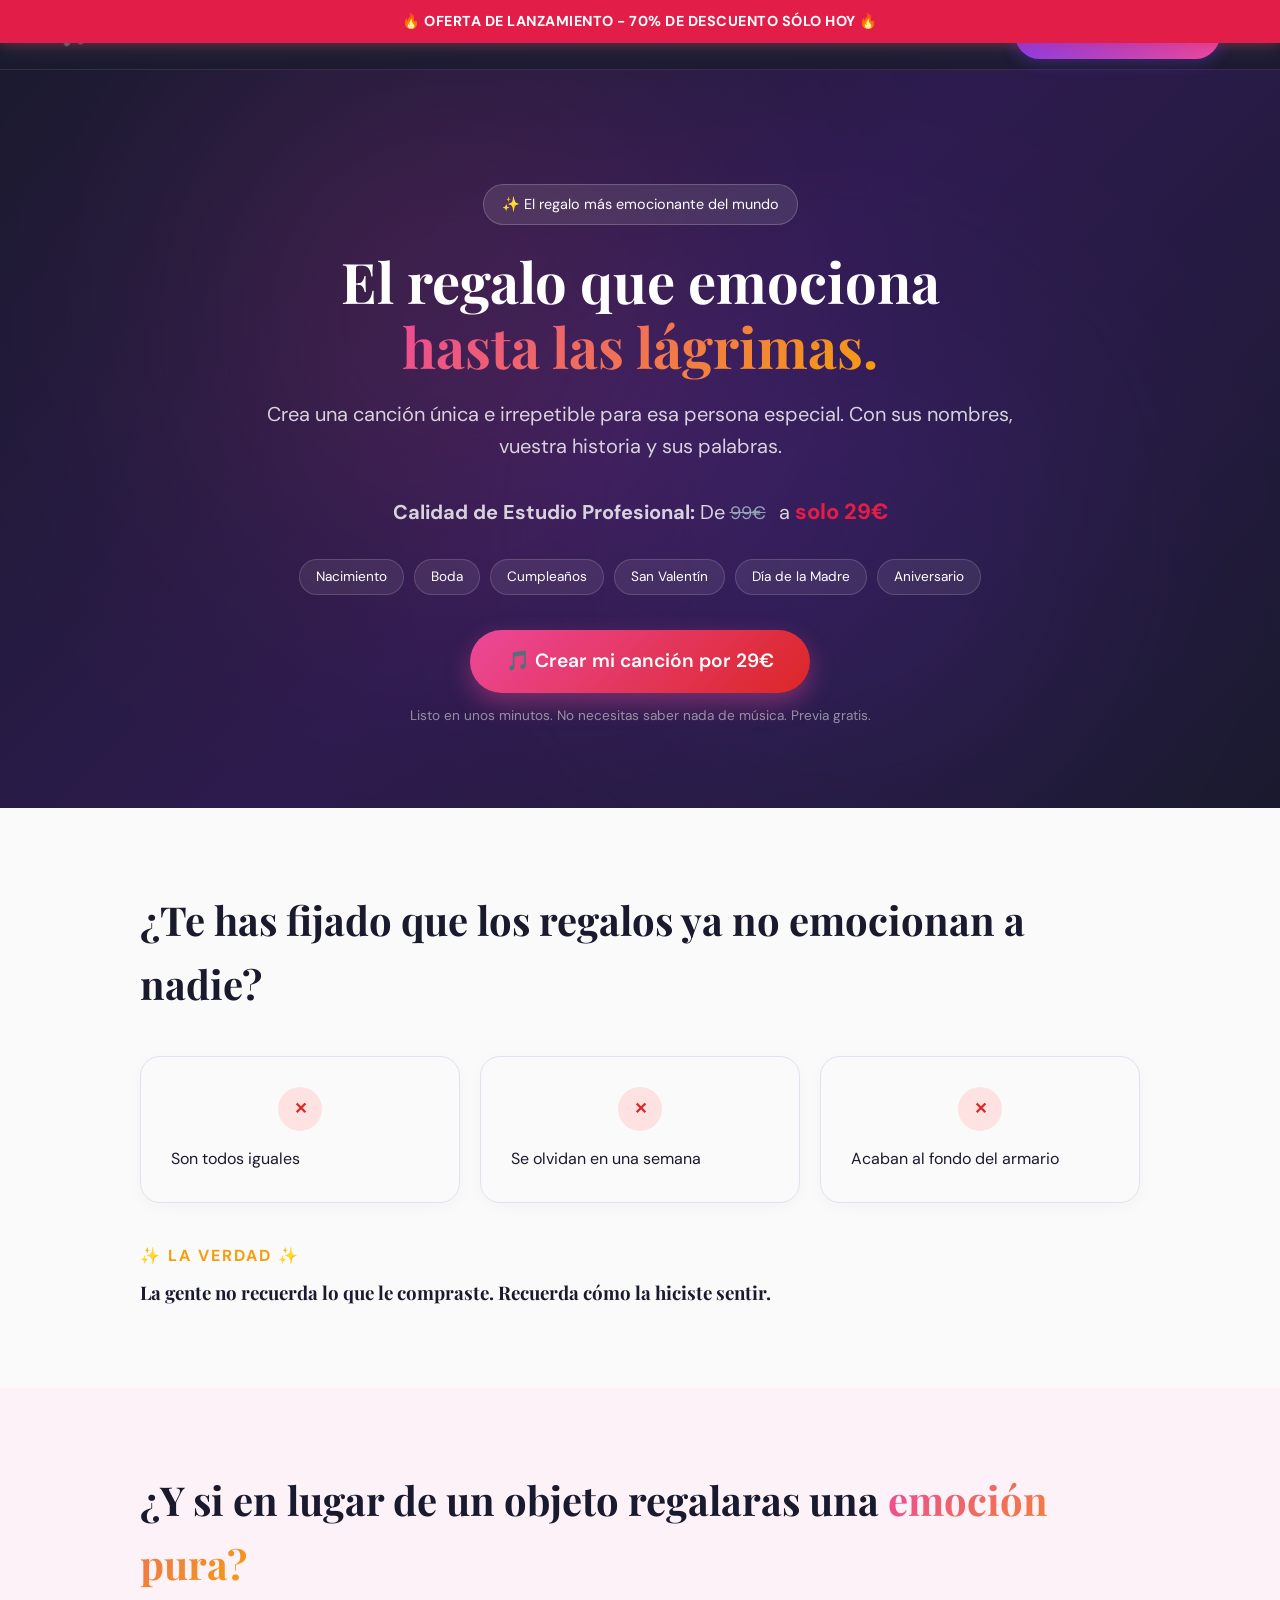
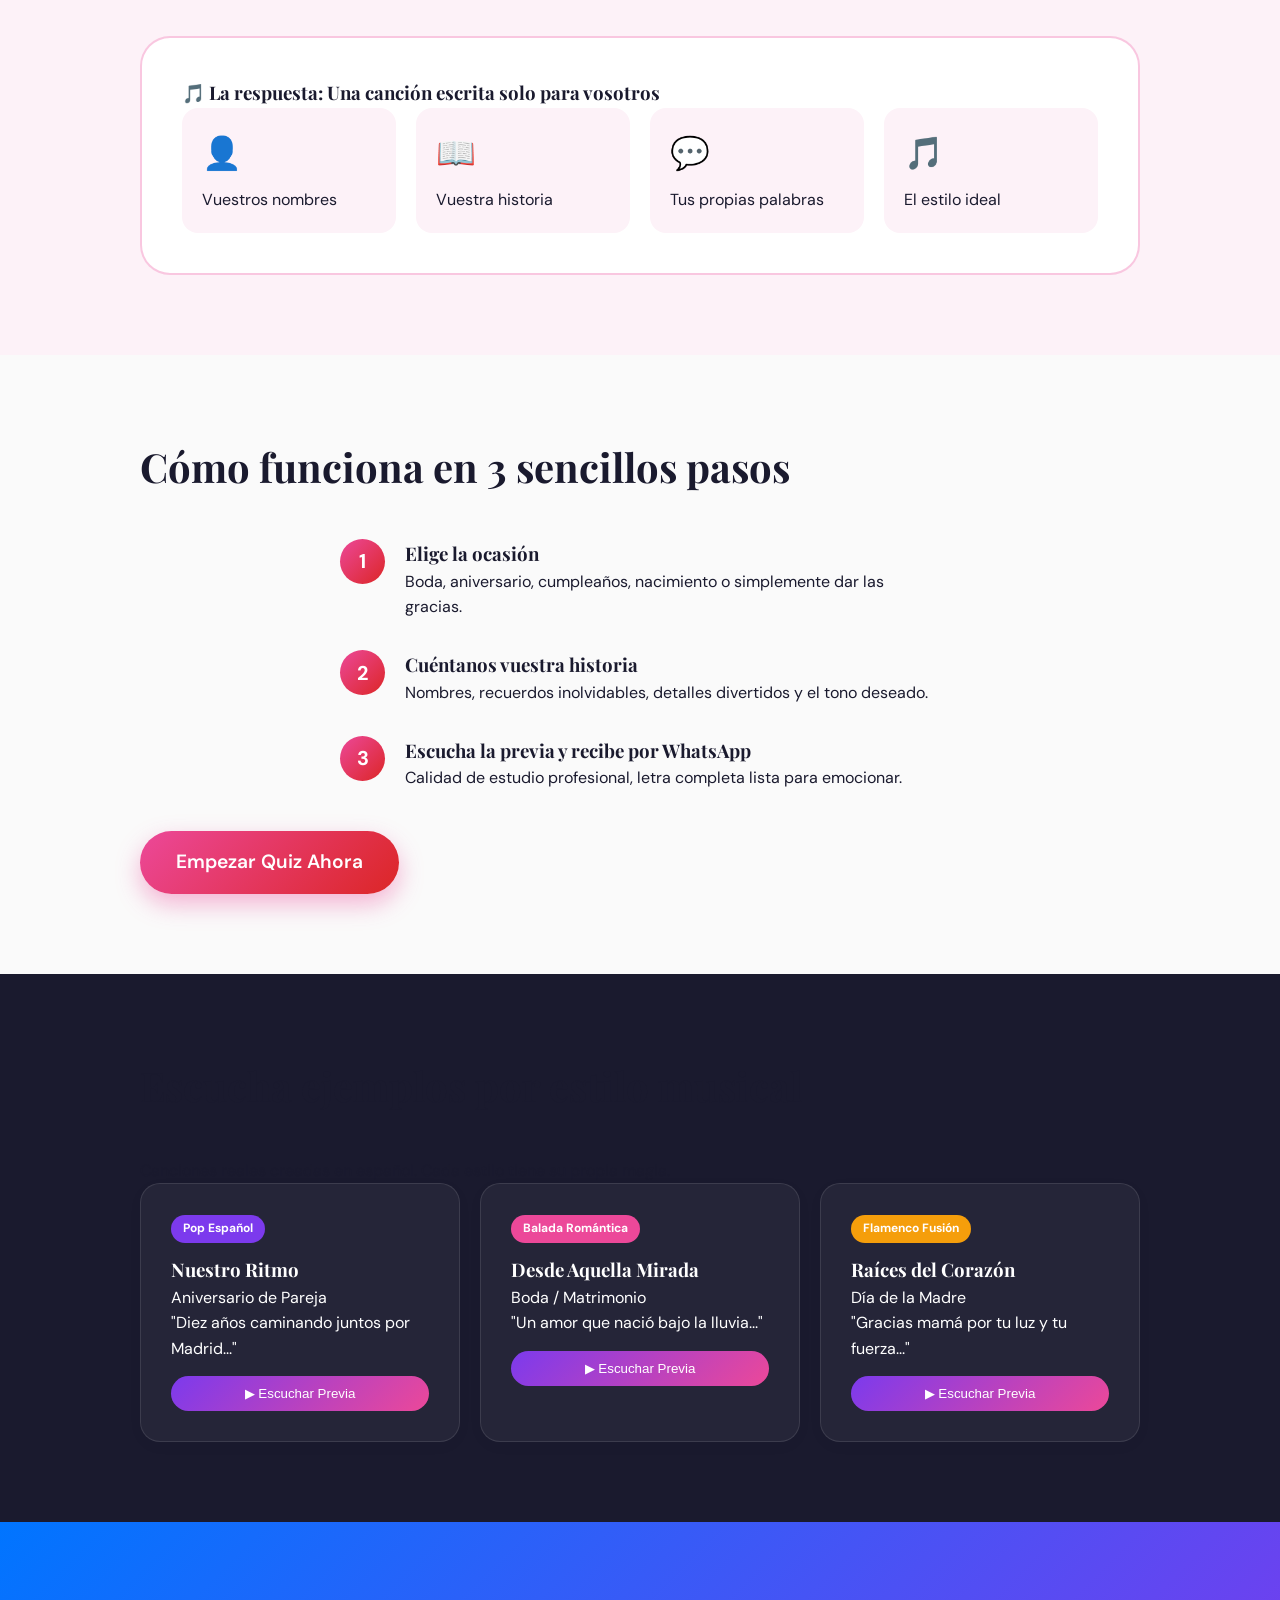
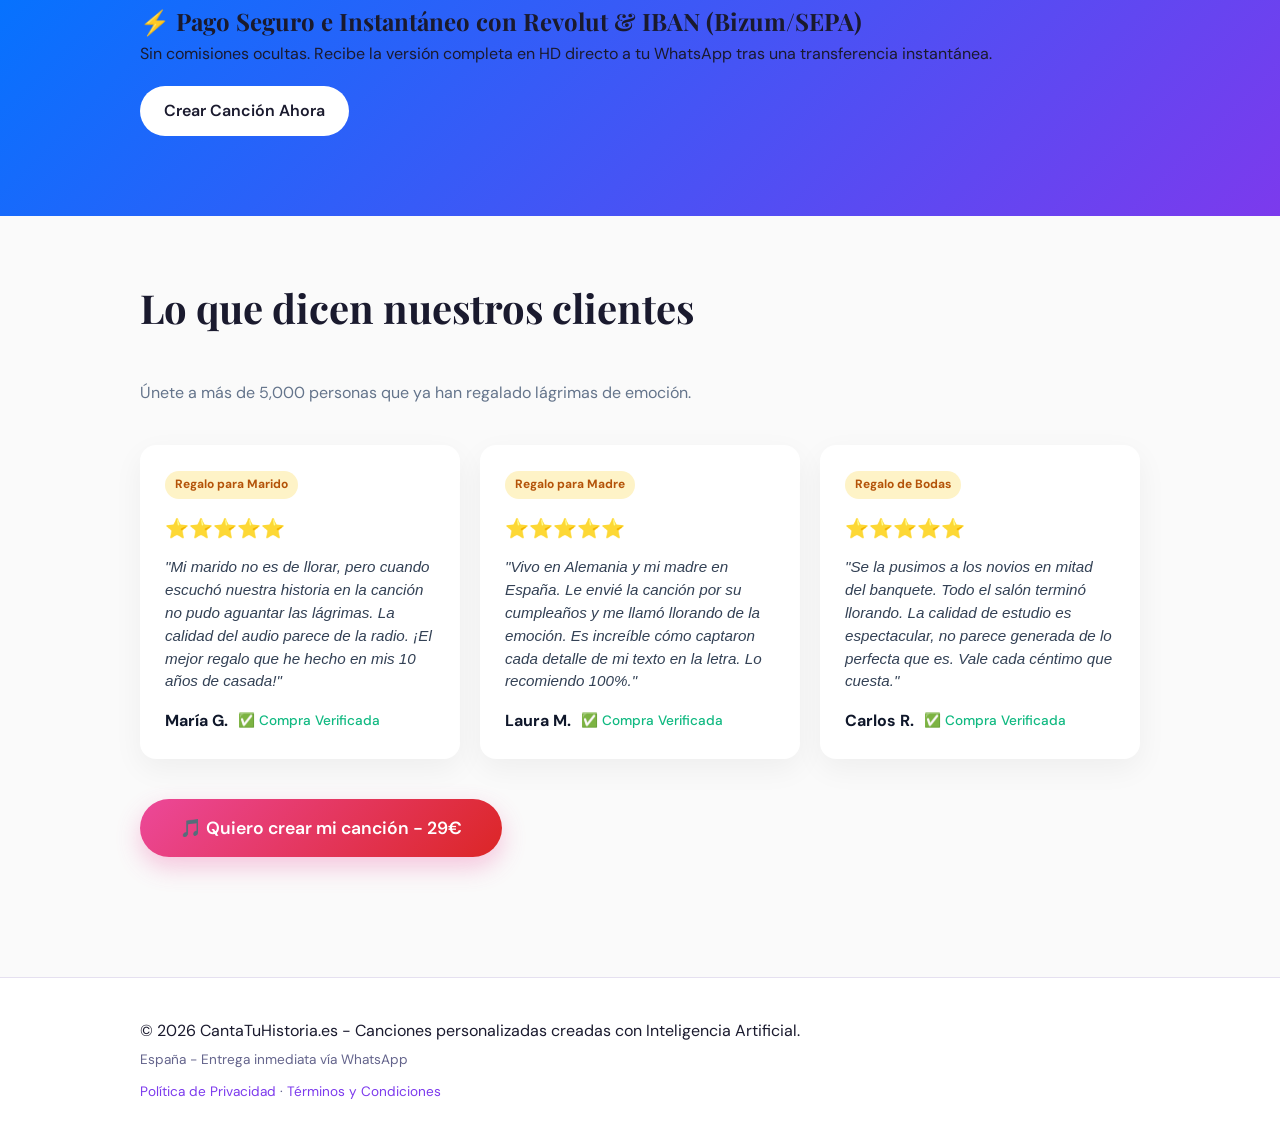
==== commit 4aa527da: "Install Meta Pixel and track Purchase event in index.html" ====
--- a/index.html
+++ b/index.html
@@ -9,6 +9,24 @@
   <link rel="preconnect" href="https://fonts.gstatic.com" crossorigin>
   <link href="https://fonts.googleapis.com/css2?family=DM+Sans:ital,opsz,wght@0,9..40,400;0,9..40,500;0,9..40,700;1,9..40,400&family=Playfair+Display:wght@600;700;800&family=Poppins:wght@400;500;600;700&display=swap" rel="stylesheet">
   <link rel="stylesheet" href="styles.css">
+
+<!-- Meta Pixel Code -->
+<script>
+!function(f,b,e,v,n,t,s)
+{if(f.fbq)return;n=f.fbq=function(){n.callMethod?
+n.callMethod.apply(n,arguments):n.queue.push(arguments)};
+if(!f._fbq)f._fbq=n;n.push=n;n.loaded=!0;n.version='2.0';
+n.queue=[];t=b.createElement(e);t.async=!0;
+t.src=v;s=b.getElementsByTagName(e)[0];
+s.parentNode.insertBefore(t,s)}(window, document,'script',
+'https://connect.facebook.net/en_US/fbevents.js');
+fbq('init', '1649618706447217');
+fbq('track', 'PageView');
+</script>
+<noscript><img height="1" width="1" style="display:none"
+src="https://www.facebook.com/tr?id=1649618706447217&ev=PageView&noscript=1"
+/></noscript>
+<!-- End Meta Pixel Code -->
 </head>
 <body>
   <div class="announcement-bar">🔥 OFERTA DE LANZAMIENTO - 70% DE DESCUENTO SÓLO HOY 🔥</div>
--- a/styles.css
+++ b/styles.css
@@ -751,3 +751,85 @@
   color: var(--text-muted);
   margin-top: 6px;
 }
+
+
+/* --- MARKETING ADDITIONS --- */
+.announcement-bar {
+  background-color: #E11D48;
+  color: white;
+  text-align: center;
+  padding: 10px 15px;
+  font-weight: 700;
+  font-size: 0.9rem;
+  letter-spacing: 0.5px;
+  text-transform: uppercase;
+  position: relative;
+  z-index: 1000;
+  box-shadow: 0 2px 10px rgba(225, 29, 72, 0.3);
+}
+
+.price-strike {
+  text-decoration: line-through;
+  color: #94A3B8;
+  font-size: 0.9em;
+  margin-right: 8px;
+}
+.price-highlight {
+  color: #E11D48;
+  font-weight: 800;
+  font-size: 1.1em;
+}
+
+.reviews-section {
+  padding: 60px 20px;
+  background-color: #FAFAFA;
+}
+.reviews-grid {
+  display: grid;
+  grid-template-columns: repeat(auto-fit, minmax(300px, 1fr));
+  gap: 20px;
+  max-width: 1000px;
+  margin: 0 auto;
+}
+.review-card {
+  background: white;
+  padding: 25px;
+  border-radius: 16px;
+  box-shadow: 0 10px 30px rgba(0,0,0,0.05);
+  text-align: left;
+  position: relative;
+}
+.review-stars {
+  color: #FBBF24;
+  font-size: 1.2rem;
+  margin-bottom: 12px;
+}
+.review-text {
+  font-size: 0.95rem;
+  color: #334155;
+  font-style: italic;
+  margin-bottom: 15px;
+  line-height: 1.5;
+}
+.review-author {
+  font-weight: 700;
+  color: #0F172A;
+  display: flex;
+  align-items: center;
+  gap: 10px;
+}
+.review-author span {
+  font-size: 0.85rem;
+  color: #10B981;
+  font-weight: 500;
+}
+.review-badge {
+  display: inline-block;
+  background: #FEF3C7;
+  color: #B45309;
+  padding: 4px 10px;
+  border-radius: 20px;
+  font-size: 0.75rem;
+  font-weight: 700;
+  margin-bottom: 15px;
+}
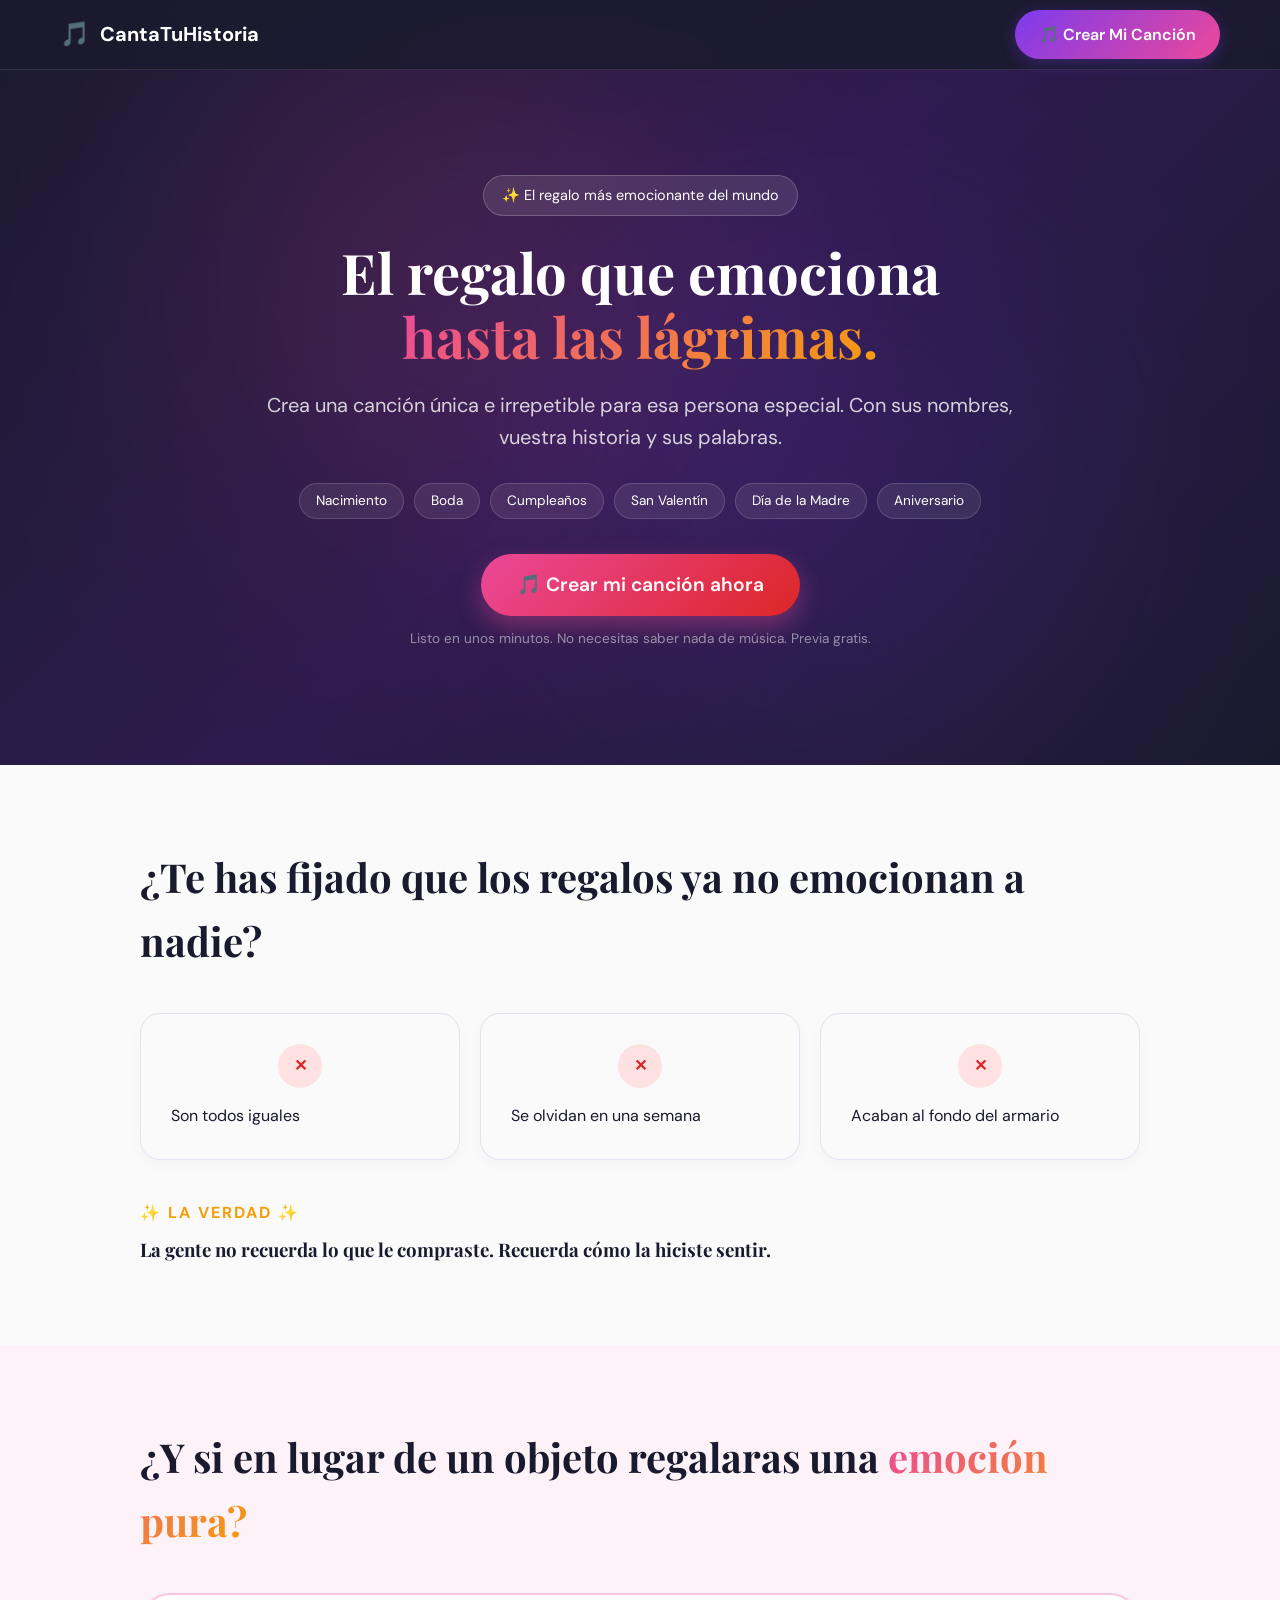
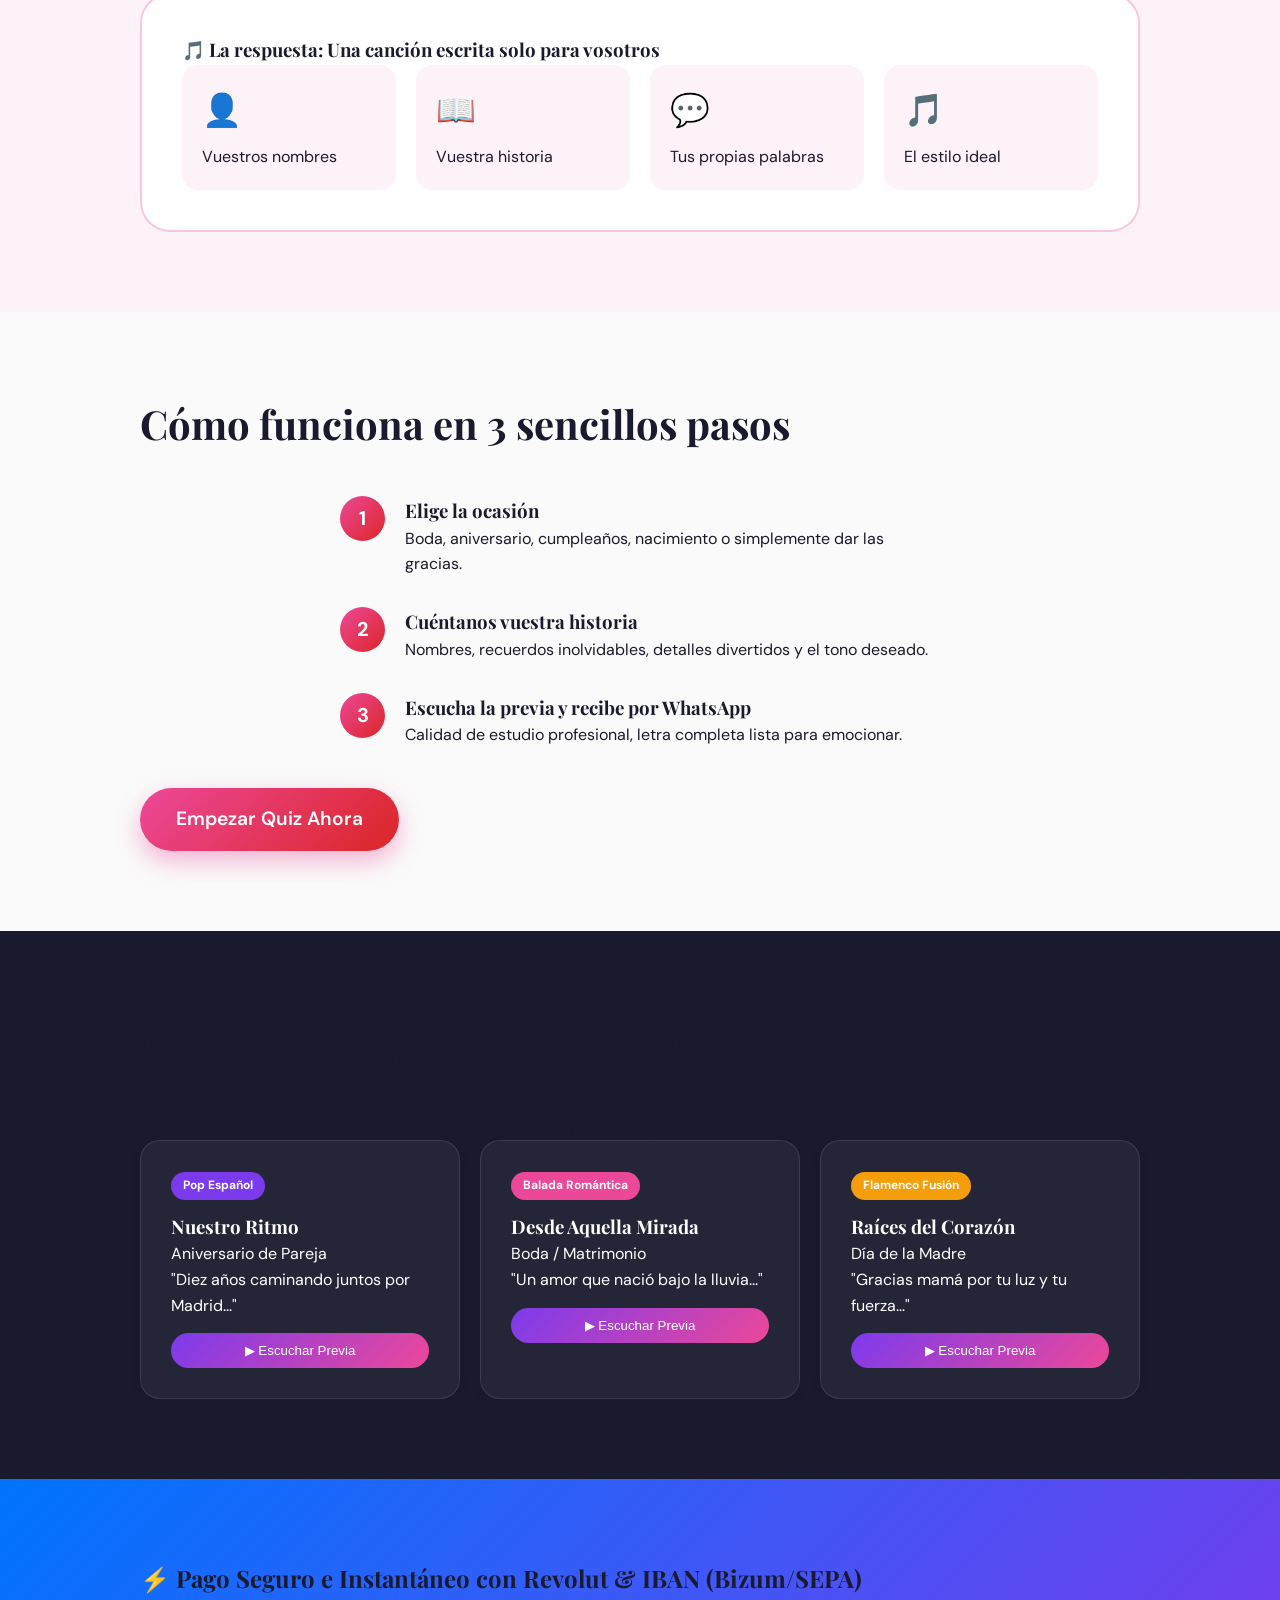
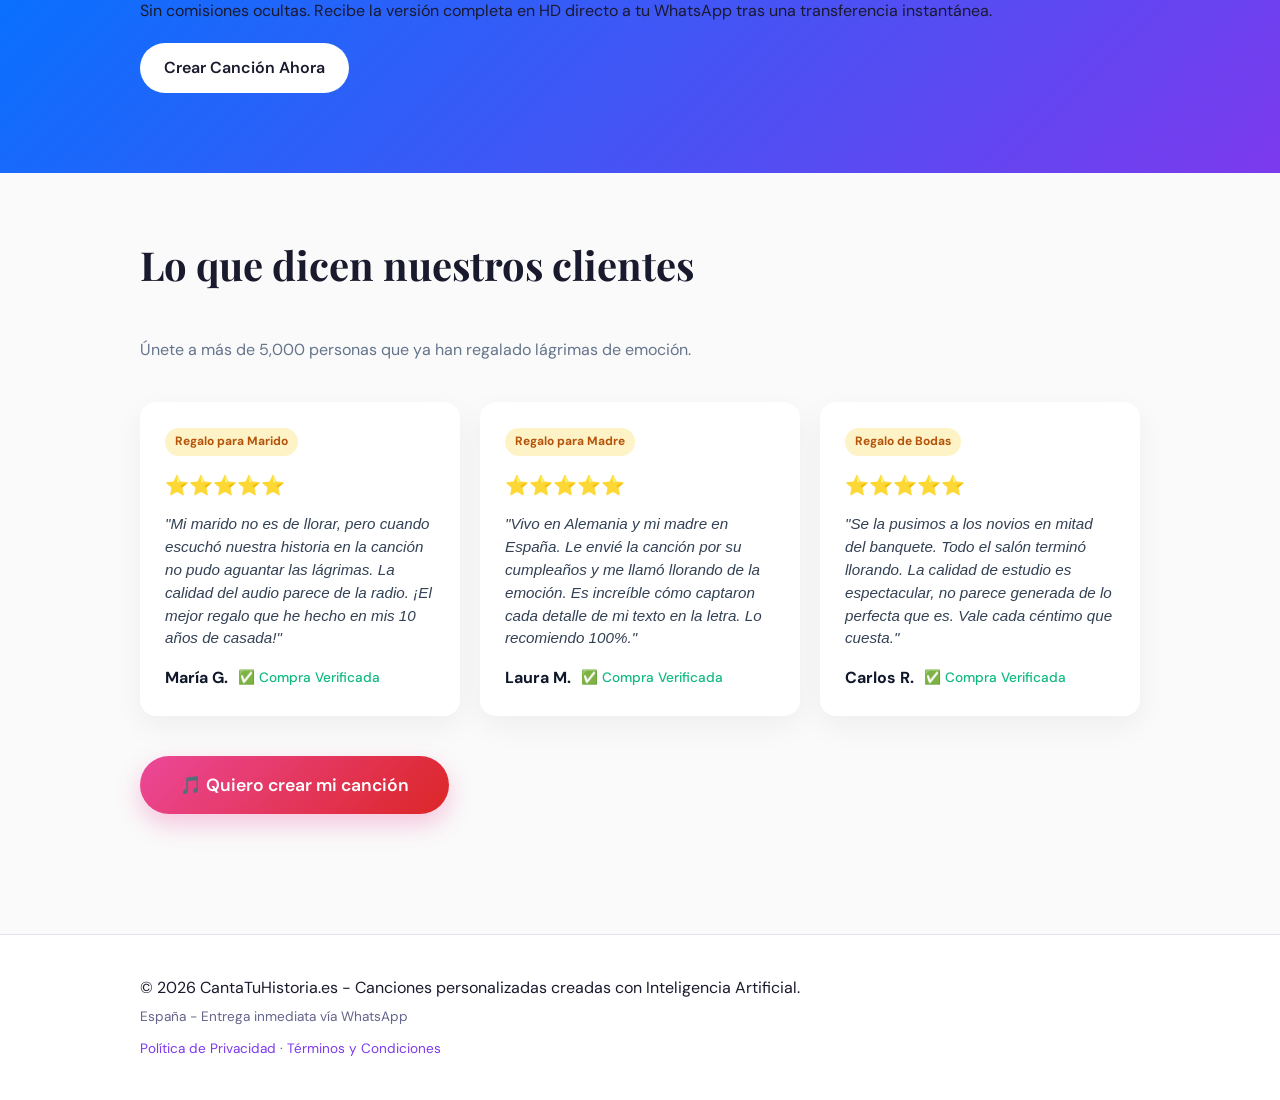
==== commit 692ca66b: "Remove announcement bar, prices from buttons and hero text" ====
--- a/index.html
+++ b/index.html
@@ -29,7 +29,6 @@
 <!-- End Meta Pixel Code -->
 </head>
 <body>
-  <div class="announcement-bar">🔥 OFERTA DE LANZAMIENTO - 70% DE DESCUENTO SÓLO HOY 🔥</div>
 
   <!-- Navbar -->
   <nav class="navbar">
@@ -57,7 +56,7 @@
         <span class="gradient-text">hasta las lágrimas.</span>
       </h1>
       <p class="hero-subtitle">
-        Crea una canción única e irrepetible para esa persona especial. Con sus nombres, vuestra historia y sus palabras.<br><br><strong>Calidad de Estudio Profesional:</strong> De <span class="price-strike">99€</span> a <span class="price-highlight">solo 29€</span> <span id="precio-ancora"></span>
+        Crea una canción única e irrepetible para esa persona especial. Con sus nombres, vuestra historia y sus palabras.
       </p>
       
       <div class="tags-row">
@@ -71,7 +70,7 @@
 
       <div class="hero-cta">
         <a href="quiz.html" class="btn btn-hero">
-          <span>🎵 Crear mi canción por 29€</span>
+          <span>🎵 Crear mi canción ahora</span>
         </a>
         <p class="hero-subtext">Listo en unos minutos. No necesitas saber nada de música. Previa gratis.</p>
       </div>
@@ -254,7 +253,7 @@
       
       <div style="margin-top: 40px;">
         <a href="quiz.html" class="btn btn-hero" style="padding: 15px 40px; font-size: 1.1rem; box-shadow: 0 10px 25px rgba(236,72,153,0.3);">
-          <span>🎵 Quiero crear mi canción - 29€</span>
+          <span>🎵 Quiero crear mi canción</span>
         </a>
       </div>
     </div>
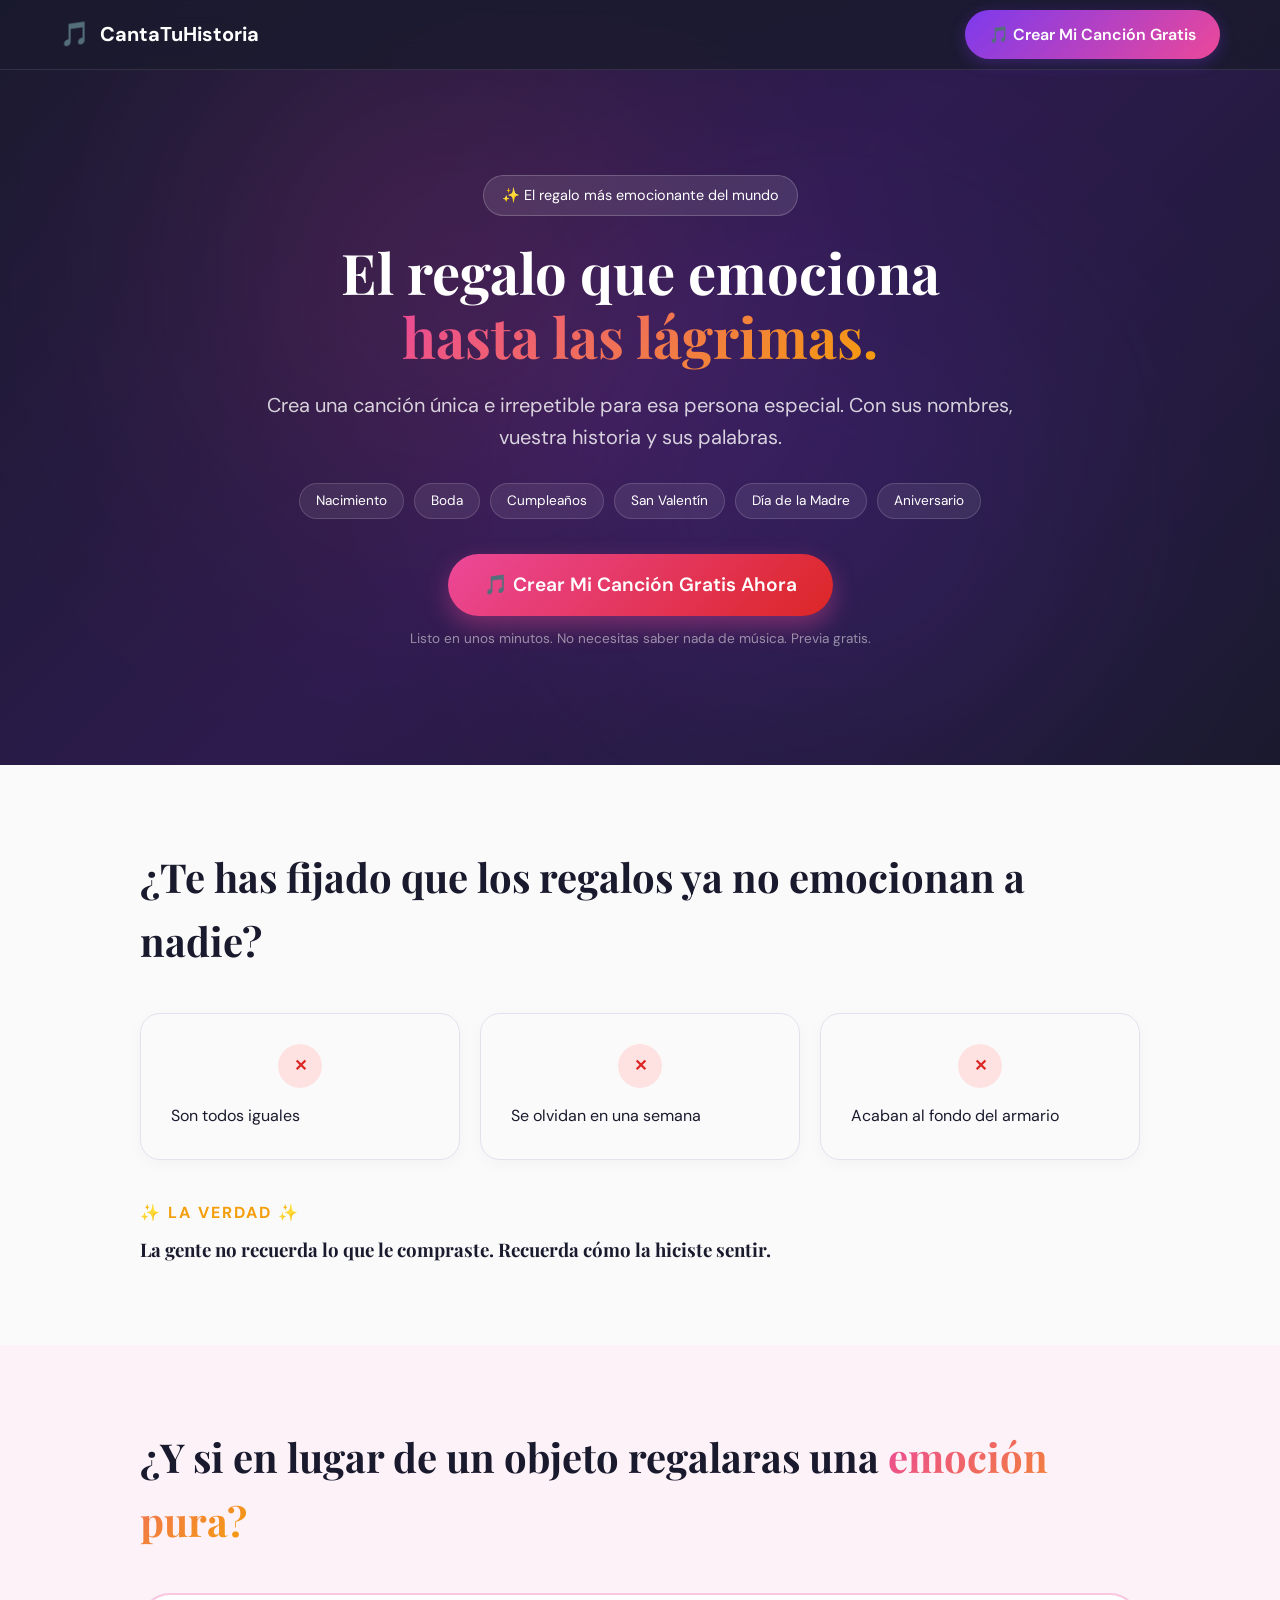
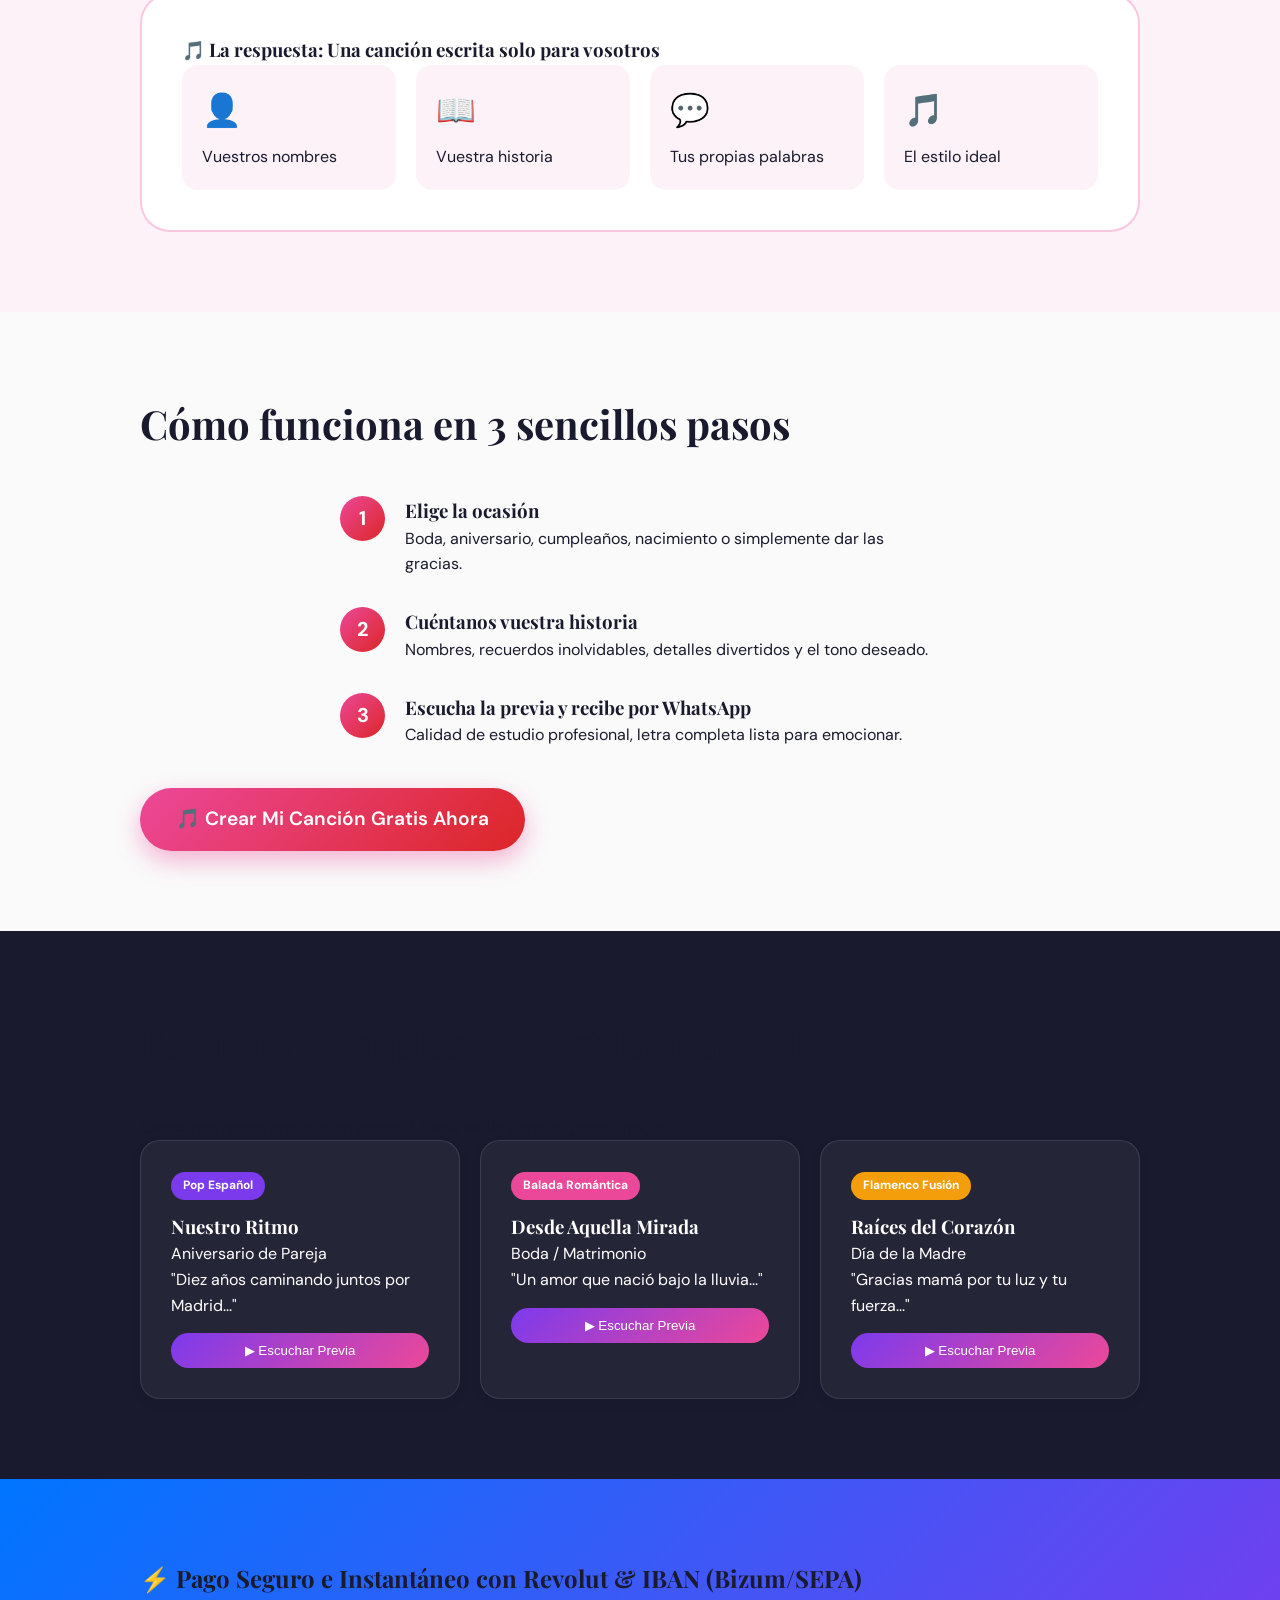
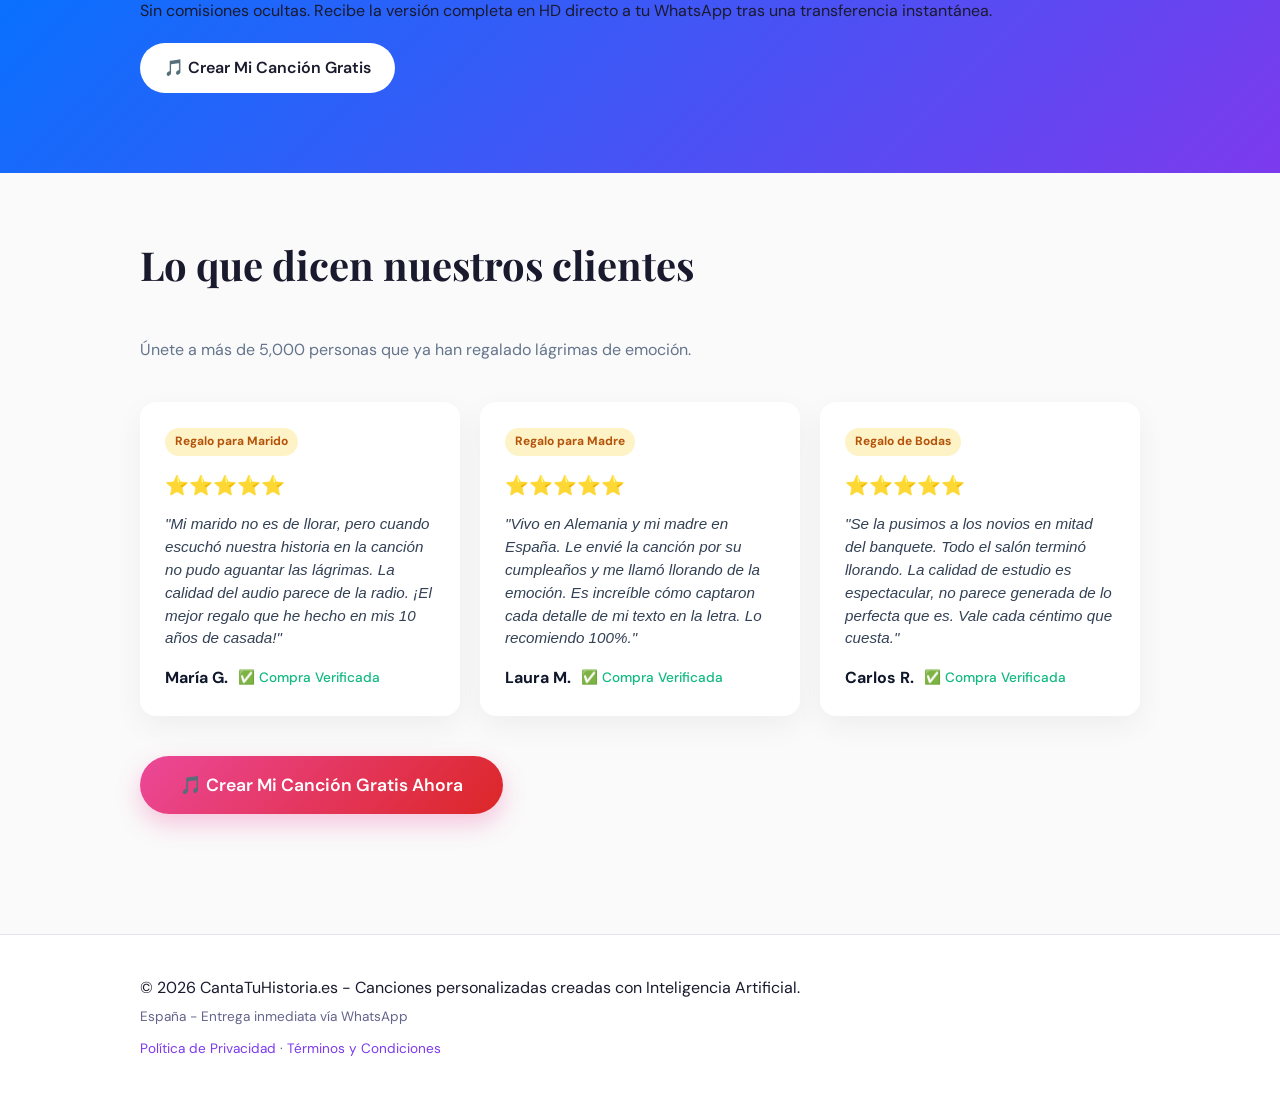
==== commit 131561e3: "Remove announcement bar, prices from buttons and hero text" ====
--- a/index.html
+++ b/index.html
@@ -39,7 +39,7 @@
       </a>
       <div class="nav-actions">
         <a href="quiz.html" class="btn btn-primary">
-          <span>🎵 Crear Mi Canción</span>
+          <span>🎵 Crear Mi Canción Gratis</span>
         </a>
       </div>
     </div>
@@ -70,7 +70,7 @@
 
       <div class="hero-cta">
         <a href="quiz.html" class="btn btn-hero">
-          <span>🎵 Crear mi canción ahora</span>
+          <span>🎵 Crear Mi Canción Gratis Ahora</span>
         </a>
         <p class="hero-subtext">Listo en unos minutos. No necesitas saber nada de música. Previa gratis.</p>
       </div>
@@ -165,7 +165,7 @@
       </div>
 
       <div class="cta-wrapper">
-        <a href="quiz.html" class="btn btn-hero">Empezar Quiz Ahora</a>
+        <a href="quiz.html" class="btn btn-hero">🎵 Crear Mi Canción Gratis Ahora</a>
       </div>
     </div>
   </section>
@@ -209,7 +209,7 @@
     <div class="container">
       <h2>⚡ Pago Seguro e Instantáneo con Revolut & IBAN (Bizum/SEPA)</h2>
       <p>Sin comisiones ocultas. Recibe la versión completa en HD directo a tu WhatsApp tras una transferencia instantánea.</p>
-      <a href="quiz.html" class="btn btn-light">Crear Canción Ahora</a>
+      <a href="quiz.html" class="btn btn-light">🎵 Crear Mi Canción Gratis</a>
     </div>
   </section>
 
@@ -253,7 +253,7 @@
       
       <div style="margin-top: 40px;">
         <a href="quiz.html" class="btn btn-hero" style="padding: 15px 40px; font-size: 1.1rem; box-shadow: 0 10px 25px rgba(236,72,153,0.3);">
-          <span>🎵 Quiero crear mi canción</span>
+          <span>🎵 Crear Mi Canción Gratis Ahora</span>
         </a>
       </div>
     </div>
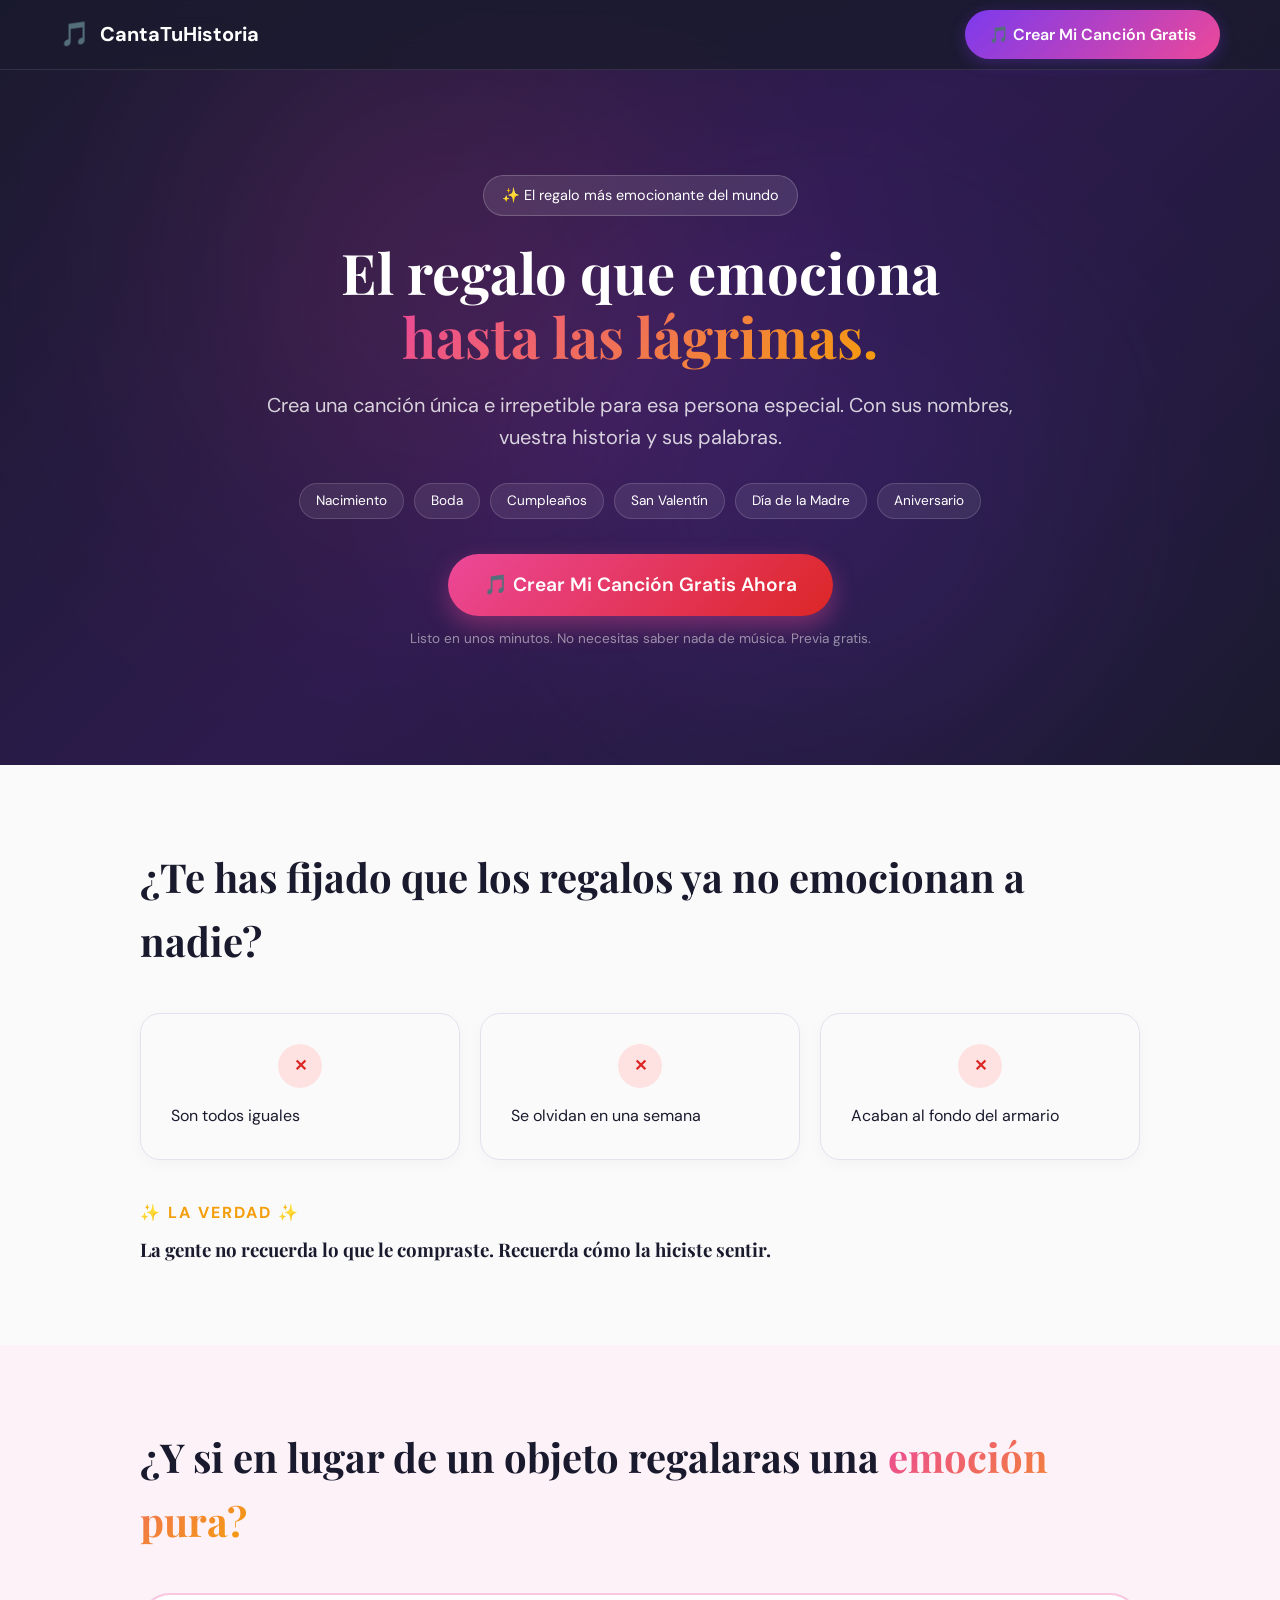
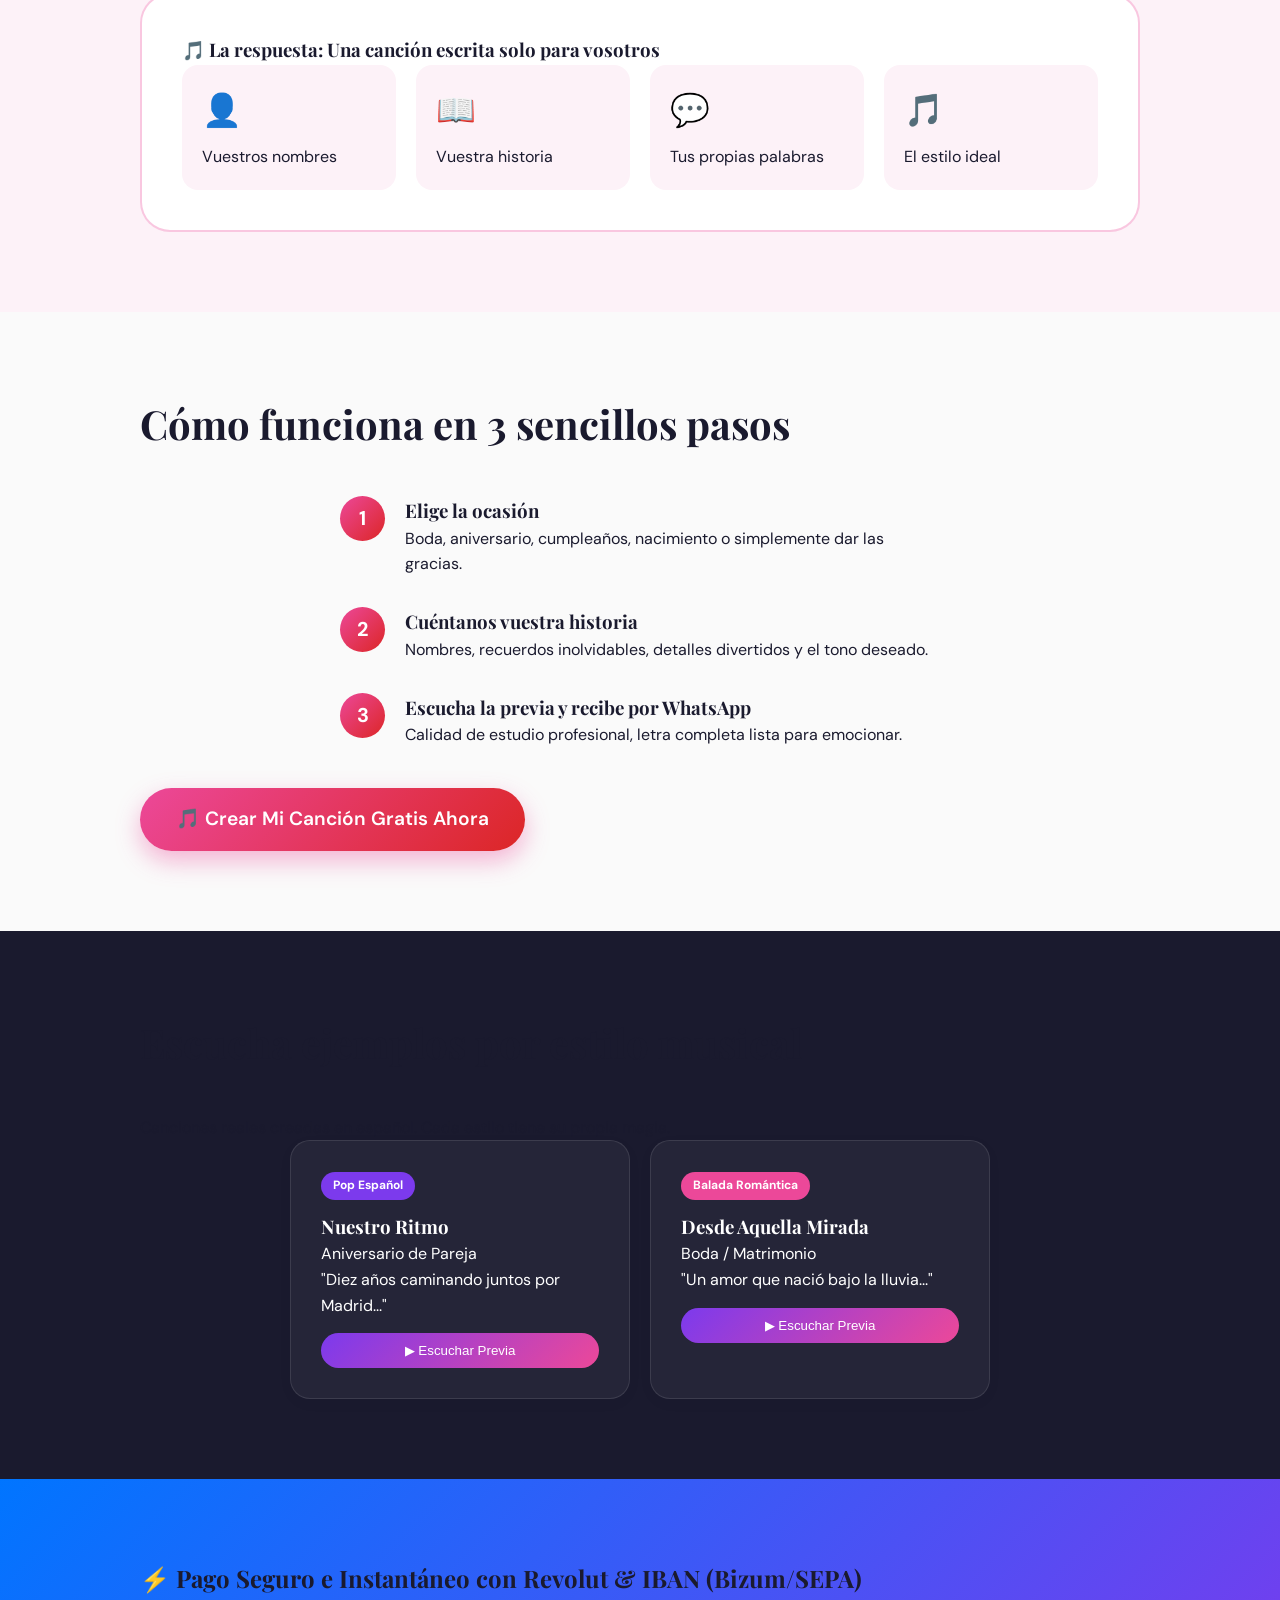
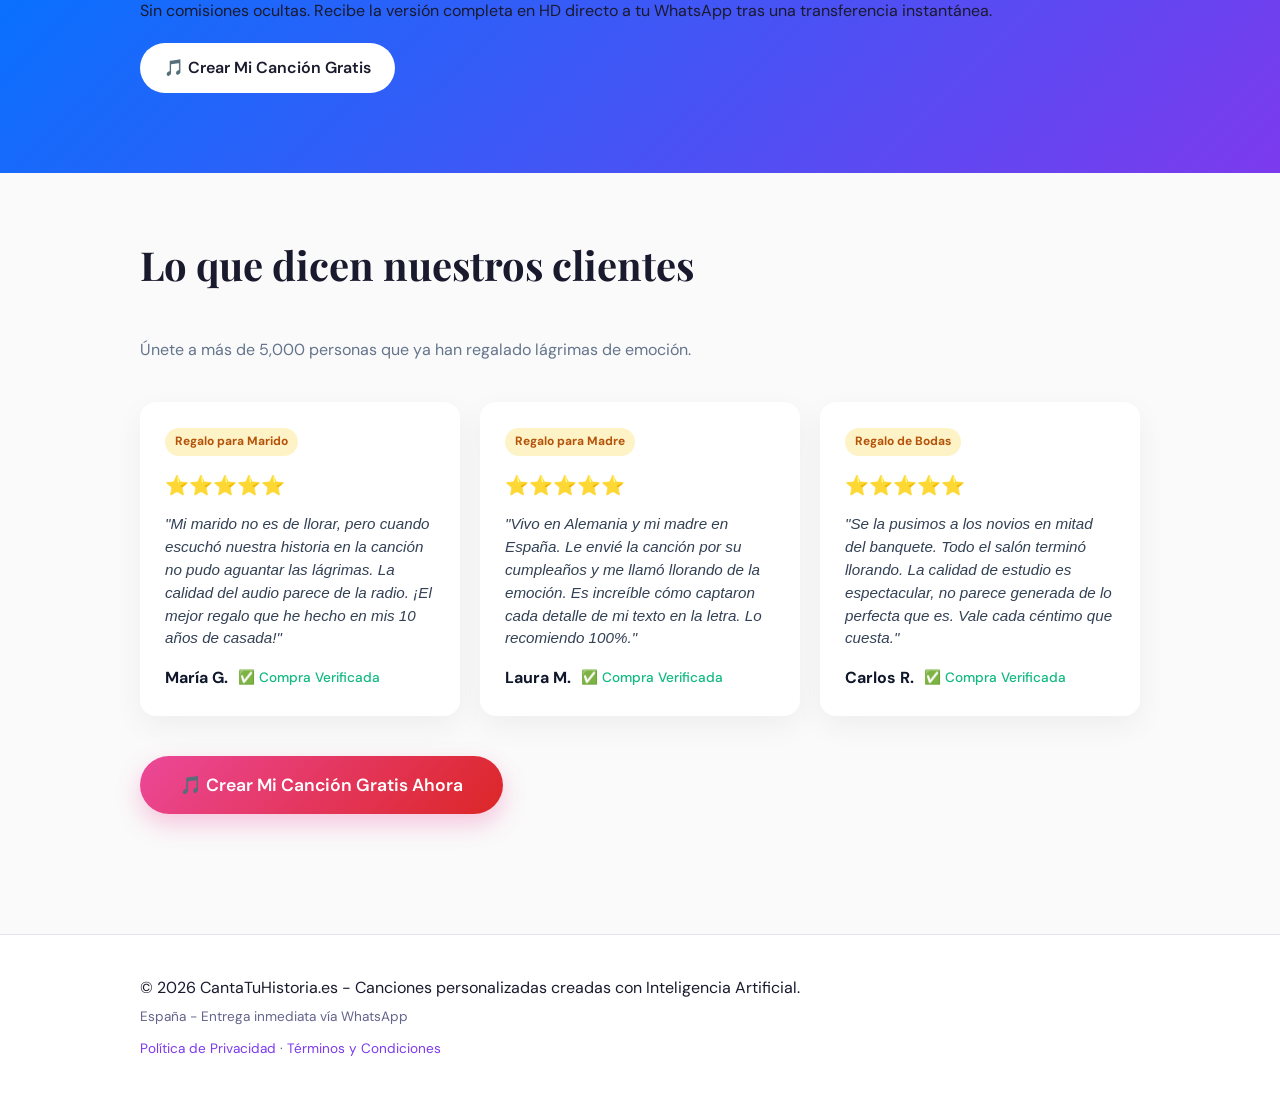
==== commit b71b8e0d: "Remove flamenco card, keep 2 demos only" ====
--- a/index.html
+++ b/index.html
@@ -176,7 +176,7 @@
       <h2 class="section-title text-white">Escucha ejemplos por estilo musical</h2>
       <p class="section-subtitle">Canciones reales creadas en español. Cada estilo tiene su propia magia.</p>
 
-      <div class="cards-grid grid-3">
+      <div class="cards-grid" style="display: grid; grid-template-columns: repeat(auto-fit, minmax(280px, 1fr)); gap: 20px; max-width: 700px; margin: 0 auto;">
         <div class="card card-dark">
           <span class="genre-badge pop">Pop Español</span>
           <h3>Nuestro Ritmo</h3>
@@ -191,14 +191,6 @@
           <p class="genre-sub">Boda / Matrimonio</p>
           <p class="genre-desc">"Un amor que nació bajo la lluvia..."</p>
           <button class="btn-play" onclick="playDemo(this, 'balada')">▶ Escuchar Previa</button>
-        </div>
-
-        <div class="card card-dark">
-          <span class="genre-badge flamenco">Flamenco Fusión</span>
-          <h3>Raíces del Corazón</h3>
-          <p class="genre-sub">Día de la Madre</p>
-          <p class="genre-desc">"Gracias mamá por tu luz y tu fuerza..."</p>
-          <button class="btn-play" onclick="playDemo(this, 'flamenco')">▶ Escuchar Previa</button>
         </div>
       </div>
     </div>
--- a/styles.css
+++ b/styles.css
@@ -632,6 +632,7 @@
 @media (max-width: 768px) {
   .checkout-grid { grid-template-columns: 1fr; }
   .hero-title { font-size: 2.2rem; }
+  .nav-actions { display: none; }
 }
 
 .summary-card, .payment-card {
